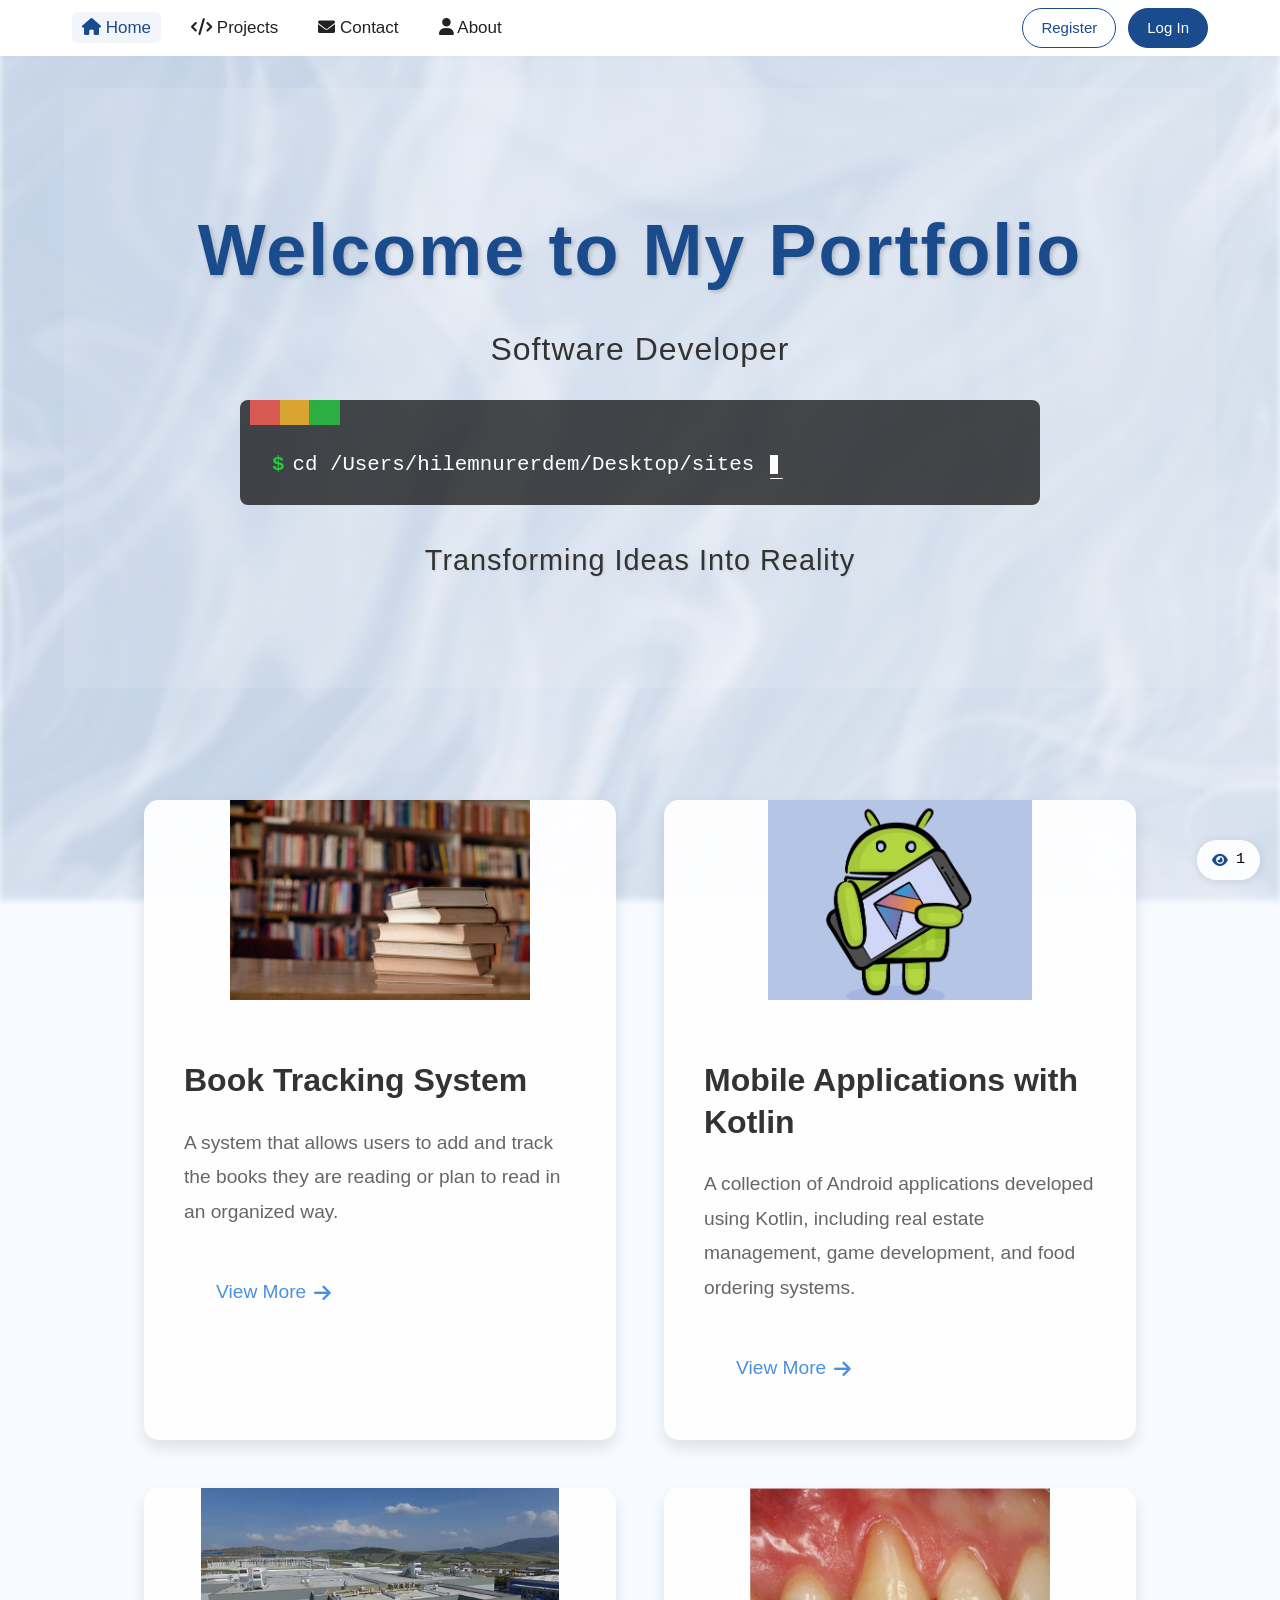
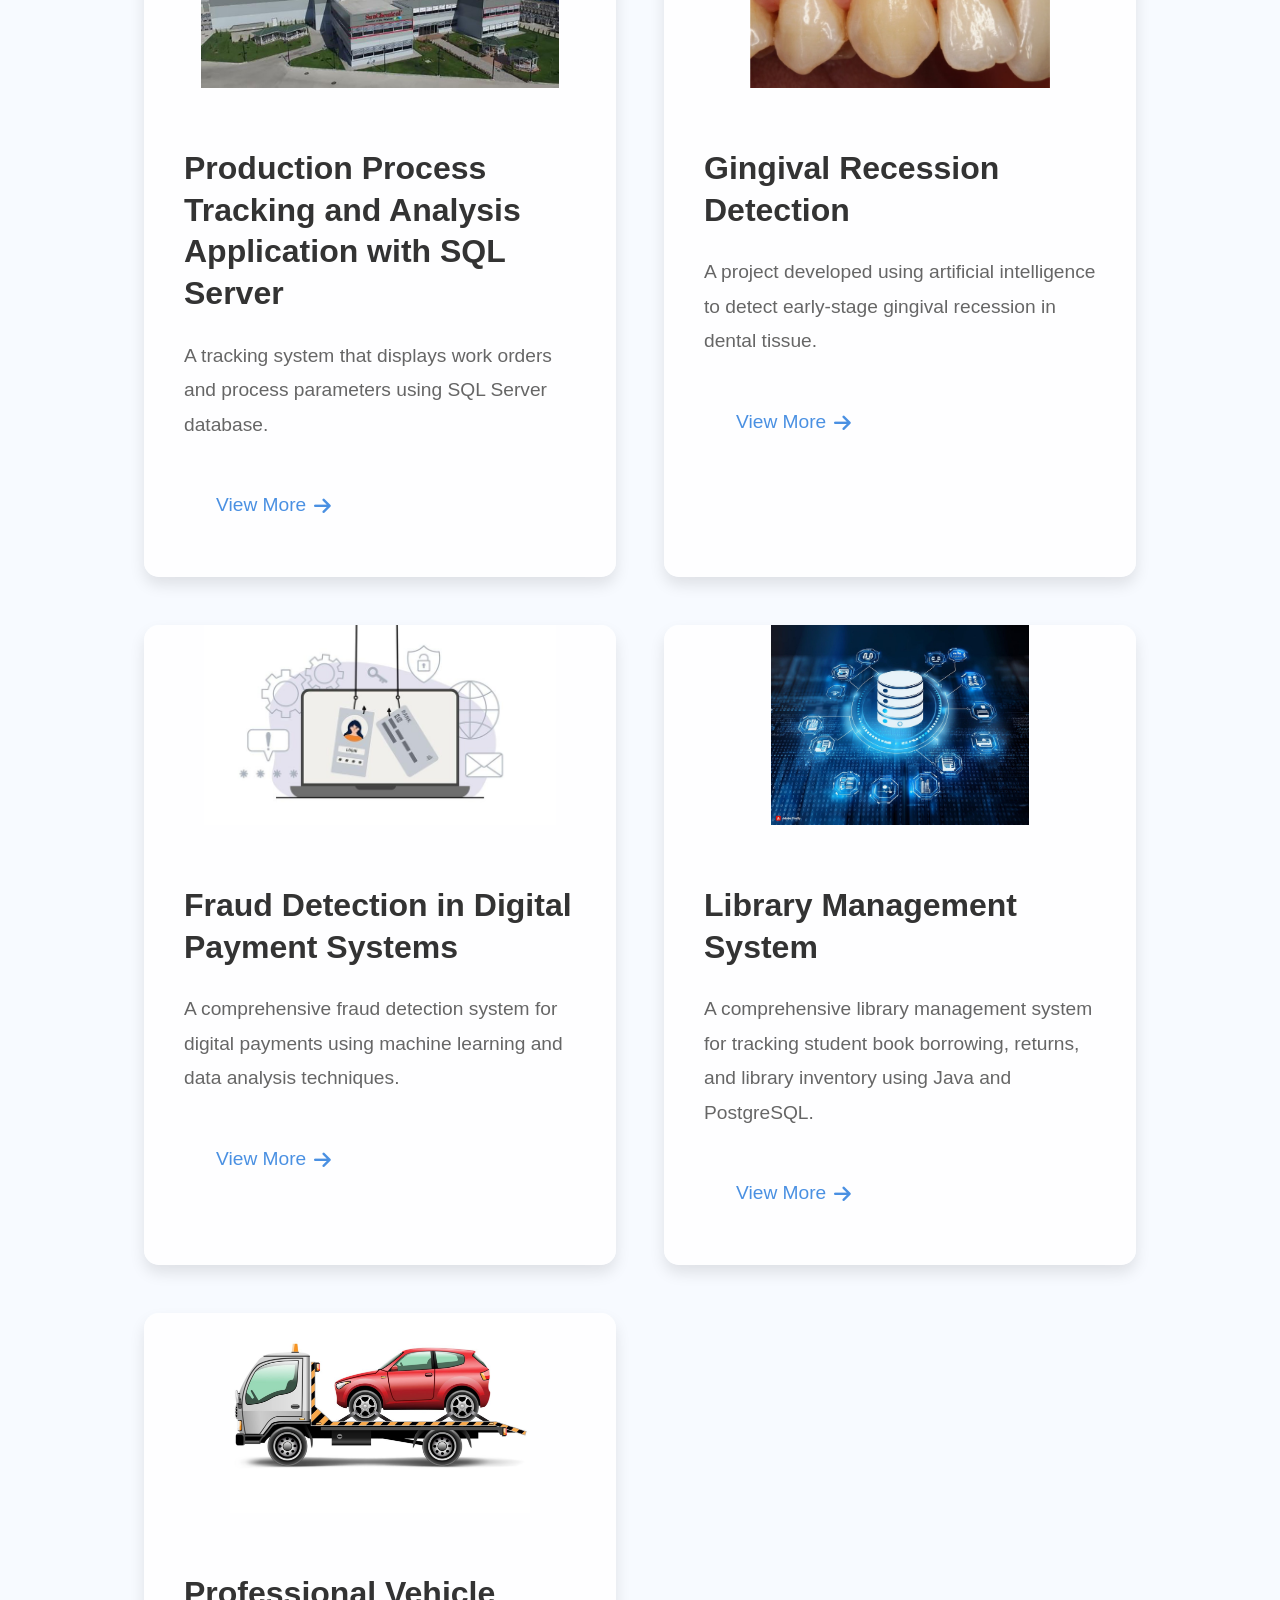
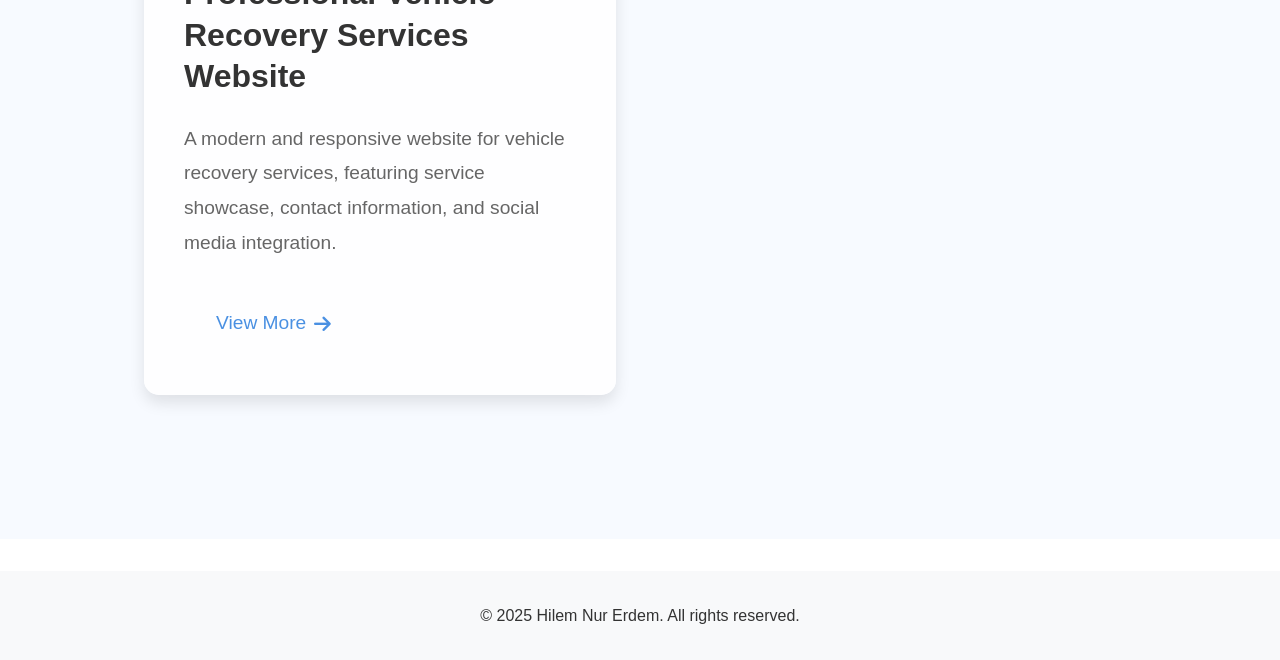
==== index.html @ bfd7cf3c "Update index.html" ====
<!DOCTYPE html>
<html lang="en">
<head>
    <meta charset="UTF-8">
    <meta name="viewport" content="width=device-width, initial-scale=1.0, maximum-scale=1.0, user-scalable=no">
    <meta name="theme-color" content="#1a4b8c">
    <meta name="mobile-web-app-capable" content="yes">
    <meta name="apple-mobile-web-app-capable" content="yes">
    <meta name="apple-mobile-web-app-status-bar-style" content="black-translucent">
    
    <!-- Meta Tags -->
    <meta property="og:title" content="Hilem Nur Erdem - Software Developer">
    <meta property="og:description" content="Software Developer | Mobile Applications | Web Development | Database Management">
    <meta property="og:image" content="https://hilemnurerdem.com/images/profile.jpg">
    <meta property="og:url" content="https://hilemnurerdem.com">
    <meta property="og:type" content="website">
    <meta property="og:site_name" content="Hilem Nur Erdem">
    
    <link rel="canonical" href="https://hilemnurerdem.com">
    <meta name="author" content="Hilem Nur Erdem">
    <meta name="description" content="Hilem Nur Erdem - Software Developer specializing in mobile applications, web development, and database management. View my portfolio and projects.">
    
    <title>Hilem Nur Erdem - Software Developer</title>
    <link rel="stylesheet" href="css/style.css">
    <link rel="stylesheet" href="https://cdnjs.cloudflare.com/ajax/libs/font-awesome/6.0.0/css/all.min.css">
    <style>
        .visitor-counter {
            position: fixed;
            bottom: 20px;
            right: 20px;
            background: rgba(255, 255, 255, 0.9);
            padding: 8px 15px;
            border-radius: 20px;
            box-shadow: 0 2px 10px rgba(0, 0, 0, 0.1);
            font-size: 14px;
            display: flex;
            align-items: center;
            gap: 8px;
            z-index: 1000;
            backdrop-filter: blur(5px);
            text-decoration: none;
            color: #000;
        }
        .visitor-counter i {
            color: #1a4b8c;
        }
        .visitor-counter span {
            font-family: monospace;
            font-size: 15px;
        }
    </style>
</head>
<body>
    <div class="visitor-counter">
        <i class="fas fa-eye"></i>
        <span id="visits">...</span>
    </div>
    <script>
        const namespace = 'hilemnurerdem-portfolio-v2';
        const key = 'visits';
        
        // Function to get visits
        async function getVisits() {
            try {
                const response = await fetch(`https://api.countapi.xyz/hit/${namespace}/${key}`);
                const data = await response.json();
                document.getElementById('visits').textContent = data.value;
            } catch (error) {
                console.error('Error fetching visit count:', error);
                document.getElementById('visits').textContent = '1';
            }
        }

        // Initial load
        getVisits();
    </script>
    <nav class="navbar">
        <div class="nav-container">
            <ul class="nav-links nav-left">
                <li><a href="index.html" class="active"><i class="fas fa-home"></i> Home</a></li>
                <li><a href="projects.html"><i class="fas fa-code"></i> Projects</a></li>
                <li><a href="contact.html"><i class="fas fa-envelope"></i> Contact</a></li>
                <li><a href="about.html"><i class="fas fa-user"></i> About</a></li>
            </ul>
            <div class="nav-actions" id="navActions">
                <a href="register.html" class="btn btn-register">Register</a>
                <a href="login.html" class="btn btn-login">Log In</a>
            </div>
        </div>
    </nav>

    <main class="main-content">
        <section class="banner">
            <div class="banner-content">
                <h1>Welcome to My Portfolio</h1>
                <p>Software Developer</p>
                <div class="code-text">
                    <span class="code-line">
                        <span class="code-prompt">$</span>
                        <span class="code-command">cd /Users/hilemnurerdem/Desktop/sites</span>
                        <span class="code-cursor">_</span>
                    </span>
                </div>
                <div class="typing-text">
                    <span>T</span><span>r</span><span>a</span><span>n</span><span>s</span><span>f</span><span>o</span><span>r</span><span>m</span><span>i</span><span>n</span><span>g</span><span>&nbsp;</span><span>I</span><span>d</span><span>e</span><span>a</span><span>s</span><span>&nbsp;</span><span>I</span><span>n</span><span>t</span><span>o</span><span>&nbsp;</span><span>R</span><span>e</span><span>a</span><span>l</span><span>i</span><span>t</span><span>y</span>
                </div>
            </div>
        </section>

        <section class="projects-grid">
            <div class="projects-container">
                <div class="project-card">
                    <img src="images/kitap.jpg" alt="Book Tracking System">
                    <div class="project-info">
                        <h2>Book Tracking System</h2>
                        <p>A system that allows users to add and track the books they are reading or plan to read in an organized way.</p>
                        <a href="book-tracking.html" class="view-more">
                            View More <i class="fas fa-arrow-right"></i>
                        </a>
                    </div>
                </div>

                <div class="project-card">
                    <img src="images/kotlin.jpg" alt="Mobile Applications with Kotlin">
                    <div class="project-info">
                        <h2>Mobile Applications with Kotlin</h2>
                        <p>A collection of Android applications developed using Kotlin, including real estate management, game development, and food ordering systems.</p>
                        <a href="kotlin-projects.html" class="view-more">
                            View More <i class="fas fa-arrow-right"></i>
                        </a>
                    </div>
                </div>

                <div class="project-card">
                    <img src="images/sum.jpg" alt="Sum Chemical Project">
                    <div class="project-info">
                        <h2>Production Process Tracking and Analysis Application with SQL Server</h2>
                        <p>A tracking system that displays work orders and process parameters using SQL Server database.</p>
                        <a href="sum-chemical.html" class="view-more">
                            View More <i class="fas fa-arrow-right"></i>
                        </a>
                    </div>
                </div>

                <div class="project-card">
                    <img src="images/dis.jpg" alt="Gingival Recession Detection">
                    <div class="project-info">
                        <h2>Gingival Recession Detection</h2>
                        <p>A project developed using artificial intelligence to detect early-stage gingival recession in dental tissue.</p>
                        <a href="gingival-recession.html" class="view-more">
                            View More <i class="fas fa-arrow-right"></i>
                        </a>
                    </div>
                </div>

                <div class="project-card">
                    <img src="images/kart.jpg" alt="Fraud Detection Project">
                    <div class="project-info">
                        <h2>Fraud Detection in Digital Payment Systems</h2>
                        <p>A comprehensive fraud detection system for digital payments using machine learning and data analysis techniques.</p>
                        <a href="fraud-detection.html" class="view-more">
                            View More <i class="fas fa-arrow-right"></i>
                        </a>
                    </div>
                </div>

                <div class="project-card">
                    <img src="images/data.jpg" alt="Library Management System">
                    <div class="project-info">
                        <h2>Library Management System</h2>
                        <p>A comprehensive library management system for tracking student book borrowing, returns, and library inventory using Java and PostgreSQL.</p>
                        <a href="database-management.html" class="view-more">
                            View More <i class="fas fa-arrow-right"></i>
                        </a>
                    </div>
                </div>

                <div class="project-card">
                    <img src="images/oto.jpg" alt="Professional Vehicle Recovery Services Website">
                    <div class="project-info">
                        <h2>Professional Vehicle Recovery Services Website</h2>
                        <p>A modern and responsive website for vehicle recovery services, featuring service showcase, contact information, and social media integration.</p>
                        <a href="vehicle-recovery.html" class="view-more">
                            View More <i class="fas fa-arrow-right"></i>
                        </a>
                    </div>
                </div>
            </div>
        </section>
    </main>

    <footer>
        <p>&copy; 2025 Hilem Nur Erdem. All rights reserved.</p>
    </footer>
    <script>
window.addEventListener('DOMContentLoaded', function() {
    var navActions = document.getElementById('navActions');
    var loggedIn = localStorage.getItem('loggedIn');
    var name = localStorage.getItem('loggedInName');
    if (loggedIn === 'true' && name) {
        navActions.innerHTML = '<span style="font-size:16px;font-weight:500;color:#1a4b8c;">Hoş Geldin! ' + name + '</span>';
    }
});
</script>
</body>
</html>
---- css/style.css ----
* {
    margin: 0;
    padding: 0;
    box-sizing: border-box;
    -webkit-overflow-scrolling: touch;
}

body {
    font-family: 'Arial', sans-serif;
    line-height: 1.6;
    color: #333;
    position: relative;
    min-height: 100vh;
    overflow-x: hidden;
}

body::before {
    content: '';
    position: fixed;
    top: 0;
    left: 0;
    width: 100%;
    height: 100%;
    background-image: url('../images/mavi.jpg');
    background-size: cover;
    background-position: center;
    background-repeat: no-repeat;
    filter: blur(3px) brightness(0.95);
    opacity: 0.95;
    z-index: -1;
}

.navbar {
    width: 100%;
    background: #fff;
    box-shadow: 0 2px 8px rgba(0,0,0,0.03);
    padding: 0.5rem 0;
    font-family: inherit;
}
.nav-container {
    display: flex;
    justify-content: space-between;
    align-items: center;
    max-width: 1200px;
    margin: 0 auto;
    padding: 0 32px;
}
.nav-links.nav-left {
    display: flex;
    gap: 20px;
    margin: 0;
    padding: 0;
    list-style: none;
    flex: 1 1 auto;
    justify-content: flex-start;
    align-items: center;
}
.nav-links.nav-left li a {
    color: #222;
    font-size: 17px;
    font-family: inherit;
    font-weight: 500;
    text-decoration: none;
    transition: color 0.2s;
    padding: 6px 10px;
    border-radius: 6px;
}
.nav-links.nav-left li a.active, .nav-links.nav-left li a:hover {
    color: #1a4b8c;
    background: #f2f6fa;
}
.nav-actions {
    display: flex;
    gap: 12px;
    flex: 0 0 auto;
    justify-content: flex-end;
    align-items: center;
}
.btn {
    padding: 7px 18px;
    border-radius: 20px;
    font-size: 15px;
    font-family: inherit;
    font-weight: 500;
    text-decoration: none;
    transition: background 0.2s, color 0.2s;
    border: none;
    cursor: pointer;
    outline: none;
    display: inline-block;
    box-shadow: none;
}
.btn-register {
    background: #fff;
    color: #1a4b8c;
    border: 1.5px solid #1a4b8c;
}
.btn-register:hover {
    background: #1a4b8c;
    color: #fff;
}
.btn-login {
    background: #1a4b8c;
    color: #fff;
    border: 1.5px solid #1a4b8c;
}
.btn-login:hover {
    background: #163a6b;
    color: #fff;
}

.nav-links {
    display: flex;
    justify-content: center;
    list-style: none;
    gap: 2rem;
    font-size: 0.9rem;
}

.nav-links a {
    text-decoration: none;
    color: #333;
    font-weight: 500;
    transition: color 0.3s ease;
}

.nav-links a:hover,
.nav-links a.active {
    color: #2c5f2d;
}

/* Banner Styles */
.banner {
    position: relative;
    height: 400px;
    display: flex;
    align-items: center;
    justify-content: center;
    overflow: hidden;
    background: rgba(255, 255, 255, 0.1);
    backdrop-filter: blur(5px);
}

.banner-content {
    position: relative;
    z-index: 2;
    text-align: center;
    color: #fff;
    padding: 2rem;
    max-width: 800px;
    margin: 0 auto;
}

.banner-content h1 {
    font-size: 3.5rem;
    margin-bottom: 1rem;
    text-shadow: 2px 2px 4px rgba(0,0,0,0.2);
    font-weight: 700;
    letter-spacing: 2px;
    color: #1a4b8c;
}

.banner-content p {
    font-size: 1.5rem;
    margin: 1rem auto;
    font-weight: 500;
    letter-spacing: 1px;
    color: #333;
}

.typing-text {
    font-size: 1.4rem;
    margin-top: 1.5rem;
    color: #333;
    text-shadow: 1px 1px 2px rgba(0,0,0,0.1);
    font-weight: 400;
    letter-spacing: 1px;
}

.code-text {
    font-family: 'Courier New', monospace;
    background: rgba(0, 0, 0, 0.7);
    padding: 1rem 1.5rem;
    border-radius: 8px;
    margin: 1.5rem auto;
    max-width: 600px;
    text-align: left;
    position: relative;
    overflow: hidden;
}

.code-text::before {
    content: '';
    position: absolute;
    top: 0;
    left: 0;
    right: 0;
    height: 25px;
    background: linear-gradient(to right, #ff5f56 0%, #ff5f56 33%, #ffbd2e 33%, #ffbd2e 66%, #27c93f 66%, #27c93f 100%);
    background-size: 90px 100%;
    background-repeat: no-repeat;
    background-position: 10px center;
    border-top-left-radius: 8px;
    border-top-right-radius: 8px;
    opacity: 0.8;
}

.code-line {
    display: flex;
    align-items: center;
    gap: 0.5rem;
    color: #fff;
    font-size: 1.1rem;
    padding-top: 1.5rem;
}

.code-prompt {
    color: #27c93f;
    font-weight: bold;
}

.code-command {
    color: #fff;
}

.code-cursor {
    display: inline-block;
    width: 8px;
    height: 1.2rem;
    background-color: #fff;
    animation: blink 1s step-end infinite;
    margin-left: 0.5rem;
}

@keyframes blink {
    0%, 100% { opacity: 1; }
    50% { opacity: 0; }
}

/* Animations */
@keyframes fadeInUp {
    from {
        opacity: 0;
        transform: translateY(20px);
    }
    to {
        opacity: 1;
        transform: translateY(0);
    }
}

@keyframes slideInLeft {
    from {
        opacity: 0;
        transform: translateX(-50px);
    }
    to {
        opacity: 1;
        transform: translateX(0);
    }
}

/* Floating animation for banner elements */
.banner-content h1,
.banner-content p {
    animation: none;
}

@keyframes float {
    0%, 100% {
        transform: translateY(0);
    }
}

.floating-shape {
    display: none;
}

/* Responsive adjustments */
@media (max-width: 768px) {
    .navbar {
        padding: 0;
        position: fixed;
        width: 100%;
        top: 0;
        z-index: 1000;
    }

    .nav-container {
        padding: 0.5rem;
    }

    .nav-links {
        flex-direction: row;
        justify-content: space-around;
        padding: 0.5rem;
        gap: 0;
        background-color: rgba(255, 255, 255, 0.95);
        backdrop-filter: blur(10px);
    }

    .nav-links a {
        font-size: 0.8rem;
        padding: 0.5rem;
    }

    /* Ana Sayfa Banner Düzenlemeleri */
    .banner {
        height: auto;
        min-height: 80vh;
        padding: 4rem 1rem 2rem;
    }

    .banner-content {
        padding: 1rem;
    }

    .banner-content h1 {
        font-size: 2rem;
        margin-bottom: 0.5rem;
    }

    .banner-content p {
        font-size: 1.2rem;
        margin-bottom: 1rem;
    }

    .typing-text {
        font-size: 1rem;
        margin-top: 1rem;
        padding: 0 1rem;
        line-height: 1.4;
    }

    .code-text {
        width: 100%;
        max-width: 100%;
        margin: 1rem 0;
        font-size: 0.8rem;
        padding: 1.5rem 1rem;
    }

    .code-line {
        font-size: 0.8rem;
    }

    .main-content {
        padding: 1rem;
        padding-top: 3.5rem;
    }

    footer {
        margin-top: 2rem;
        padding: 1rem;
        background: rgba(255, 255, 255, 0.95);
    }
}

/* Tablet Uyumluluğu */
@media (min-width: 769px) and (max-width: 1024px) {
    .projects-container {
        grid-template-columns: repeat(2, 1fr);
        gap: 1.5rem;
        padding: 1.5rem;
    }

    .project-card {
        margin: 0;
    }

    .project-detail {
        padding: 0 1.5rem;
        margin-top: 4rem;
    }

    .image-grid {
        grid-template-columns: repeat(2, 1fr);
    }
}

/* Contact Home Section Styles */
.contact-home-section {
    padding: 4rem 0;
    background-color: #f8f5f0;
    margin-top: 2rem;
    border-radius: 15px;
}

.contact-container {
    max-width: 1200px;
    margin: 0 auto;
    display: flex;
    gap: 3rem;
    padding: 0 2rem;
}

.contact-info-home {
    flex: 1;
    padding: 2rem;
    background: #fff;
    border-radius: 12px;
    box-shadow: 0 4px 15px rgba(0,0,0,0.1);
}

.contact-info-home h2 {
    color: #2c5f2d;
    font-size: 2rem;
    margin-bottom: 2rem;
}

.contact-details {
    display: flex;
    flex-direction: column;
    gap: 1.5rem;
}

.contact-item-home {
    display: flex;
    align-items: center;
    gap: 1rem;
    padding: 1rem;
    background-color: #f8f5f0;
    border-radius: 8px;
    transition: transform 0.3s ease;
}

.contact-item-home:hover {
    transform: translateX(10px);
}

.contact-item-home i {
    font-size: 1.5rem;
    color: #2c5f2d;
}

.contact-item-home p {
    font-size: 1.1rem;
    color: #333;
}

.contact-form {
    flex: 1.5;
    padding: 2rem;
    background: #fff;
    border-radius: 12px;
    box-shadow: 0 4px 15px rgba(0,0,0,0.1);
}

.form-group {
    margin-bottom: 1.5rem;
}

.form-group input,
.form-group textarea {
    width: 100%;
    padding: 0.8rem;
    border: 1px solid #ddd;
    border-radius: 8px;
    font-size: 1rem;
    transition: all 0.3s ease;
}

.form-group textarea {
    height: 150px;
    resize: vertical;
}

.form-group input:focus,
.form-group textarea:focus {
    border-color: #2c5f2d;
    outline: none;
    box-shadow: 0 0 0 2px rgba(44, 95, 45, 0.1);
}

.submit-btn {
    background-color: #2c5f2d;
    color: #fff;
    padding: 1rem 2rem;
    border: none;
    border-radius: 8px;
    font-size: 1.1rem;
    cursor: pointer;
    transition: all 0.3s ease;
}

.submit-btn:hover {
    background-color: #234b24;
    transform: translateY(-2px);
}

@media (max-width: 768px) {
    .banner {
        height: 300px;
    }

    .banner-content h1 {
        font-size: 2.8rem;
        letter-spacing: 1px;
    }

    .contact-container {
        flex-direction: column;
    }

    .contact-info-home,
    .contact-form {
        padding: 1.5rem;
    }

    .contact-item-home:hover {
        transform: none;
    }
}

.main-content {
    padding: 2rem;
    background: rgba(240, 245, 255, 0.5);
    min-height: calc(100vh - 60px);
}

.hero-section {
    text-align: center;
    padding: 2rem 0;
}

.hero-section h1 {
    font-size: 3rem;
    margin-bottom: 2rem;
    color: #333;
}

.blog-image {
    max-width: 800px;
    margin: 0 auto;
}

.blog-image img {
    width: 100%;
    height: auto;
    border-radius: 8px;
    box-shadow: 0 4px 8px rgba(0,0,0,0.1);
}

/* Projects Page Styles */
.projects-section {
    padding: 2rem 0;
}

.projects-grid {
    padding: 4rem 2rem;
    max-width: 1200px;
    margin: 0 auto;
}

.projects-container {
    display: grid;
    grid-template-columns: repeat(auto-fit, minmax(280px, 1fr));
    gap: 2rem;
    padding: 2rem;
    max-width: 1200px;
    margin: 0 auto;
}

.project-card {
    background: rgba(255, 255, 255, 0.9);
    border-radius: 10px;
    overflow: hidden;
    box-shadow: 0 4px 6px rgba(0, 0, 0, 0.1);
    transition: transform 0.3s ease;
}

.project-card:hover {
    transform: translateY(-5px);
}

.project-card img {
    max-width: 80%;
    max-height: 200px;
    display: block;
    margin: 0 auto 20px auto;
    object-fit: contain;
}

.project-info {
    padding: 2rem;
}

.project-info h2 {
    color: #333;
    font-size: 1.8rem;
    margin-bottom: 1rem;
    line-height: 1.3;
}

.project-info p {
    color: #666;
    font-size: 1.1rem;
    line-height: 1.6;
    margin-bottom: 1.5rem;
}

.view-more {
    display: inline-flex;
    align-items: center;
    color: #4a90e2;
    text-decoration: none;
    font-weight: 500;
    transition: color 0.3s ease;
}

.view-more i {
    margin-left: 0.5rem;
    transition: transform 0.3s ease;
}

.view-more:hover {
    color: #357abd;
}

.view-more:hover i {
    transform: translateX(5px);
}

/* Projects Page Styles */
.project-header {
    text-align: center;
    margin-bottom: 2rem;
    max-width: 800px;
    margin-left: auto;
    margin-right: auto;
}

.project-header h1 {
    color: #4a90e2;
    margin-bottom: 1rem;
}

.project-meta {
    display: flex;
    justify-content: center;
    gap: 1.5rem;
    flex-wrap: wrap;
}

.project-meta span {
    display: flex;
    align-items: center;
    gap: 0.5rem;
}

.project-banner {
    margin: 2rem 0;
    border-radius: 10px;
    overflow: hidden;
    max-width: 800px;
    margin: 2rem auto;
}

.banner-image {
    width: 100%;
    max-width: 800px;
    height: auto;
    margin: 2rem auto;
    display: block;
}

.banner-image img {
    width: 100%;
    height: auto;
    max-height: 400px;
    object-fit: contain;
    background-color: #f5f5f5;
    padding: 1rem;
    border-radius: 8px;
}

.projects-list {
    margin: 2rem 0;
}

.project-item {
    margin-bottom: 3rem;
    padding-bottom: 2rem;
    border-bottom: 1px solid #eee;
}

.project-item:last-child {
    margin-bottom: 0;
    padding-bottom: 0;
    border-bottom: none;
}

.project-item h3 {
    color: #333;
    margin-bottom: 1.5rem;
}

.project-content {
    max-width: 1000px;
    margin: 0 auto;
    overflow-x: hidden;
}

.project-image {
    width: 100%;
    max-width: 400px;
    margin: 0 auto;
    border-radius: 8px;
    overflow: hidden;
    box-shadow: 0 2px 4px rgba(0, 0, 0, 0.1);
}

.project-image img {
    width: 100%;
    height: auto;
    max-height: 300px;
    display: block;
    object-fit: contain;
    background-color: #f5f5f5;
    border-radius: 8px;
    padding: 1rem;
}

.project-image:hover img {
    transform: scale(1.05);
}

.project-details {
    padding: 1rem;
}

.project-details ul {
    list-style: none;
    padding: 0;
    margin: 1rem 0;
}

.project-details li {
    margin-bottom: 0.5rem;
    padding-left: 1.5rem;
    position: relative;
}

.project-details li::before {
    content: '→';
    position: absolute;
    left: 0;
    color: #4a90e2;
}

.github-link {
    display: inline-flex;
    align-items: center;
    gap: 0.5rem;
    padding: 0.8rem 1.2rem;
    background: #333;
    color: white;
    text-decoration: none;
    border-radius: 6px;
    transition: all 0.3s ease;
    margin-top: 1rem;
}

.github-link:hover {
    background: #000;
    transform: translateY(-2px);
}

@media (max-width: 1024px) {
    .projects-grid {
        padding: 1rem;
        gap: 1.5rem;
    }
}

@media (max-width: 768px) {
    .projects-grid {
        grid-template-columns: 1fr;
        max-width: 500px;
    }
}

/* Contact Page Styles */
.contact-section {
    text-align: center;
    padding: 2rem 0;
    background-color: rgba(255, 255, 255, 0.9);
    border-radius: 15px;
    box-shadow: 0 4px 15px rgba(0,0,0,0.1);
    backdrop-filter: blur(10px);
    position: relative;
    z-index: 2;
    max-width: 1200px;
    margin: 2rem auto;
    padding: 2rem;
}

.contact-section::before {
    display: none;
}

.contact-section h1 {
    color: #4a90e2;
    font-size: 2.5rem;
    margin-bottom: 2rem;
    font-weight: 600;
}

.contact-info {
    background-color: rgba(255, 255, 255, 0.9);
    border-radius: 12px;
    box-shadow: 0 2px 10px rgba(0,0,0,0.1);
    position: relative;
    z-index: 2;
}

.contact-item {
    margin: 1.5rem 0;
    padding: 1rem;
    background-color: rgba(255, 255, 255, 0.9);
    backdrop-filter: blur(5px);
    border-radius: 8px;
    transition: transform 0.3s ease;
}

.contact-item:hover {
    transform: translateY(-5px);
}

.contact-item i {
    font-size: 2.5rem;
    color: #4a90e2;
    margin-bottom: 1rem;
}

.contact-item p {
    font-size: 1.2rem;
    color: #333;
    font-weight: 500;
}

.social-links {
    display: flex;
    justify-content: center;
    gap: 2rem;
    margin-top: 2rem;
    flex-wrap: wrap;
}

.social-link {
    text-decoration: none;
    color: #4a90e2;
    display: flex;
    align-items: center;
    gap: 0.8rem;
    transition: all 0.3s ease;
    padding: 0.8rem 1.5rem;
    background-color: rgba(255, 255, 255, 0.9);
    backdrop-filter: blur(5px);
    border-radius: 8px;
    font-size: 1.1rem;
    font-weight: 500;
}

.social-link:hover {
    color: #ffffff;
    background-color: rgba(74, 144, 226, 0.9);
    transform: translateY(-3px);
    box-shadow: 0 4px 10px rgba(74, 144, 226, 0.2);
}

.social-link i {
    font-size: 1.8rem;
}

/* About Page Styles */
.about-section {
    padding: 3rem 0;
    background-color: rgba(255, 255, 255, 0.9);
    border-radius: 15px;
    box-shadow: 0 4px 15px rgba(0,0,0,0.1);
    backdrop-filter: blur(10px);
    max-width: 1200px;
    margin: 2rem auto;
    padding: 2rem;
}

.about-content {
    display: flex;
    gap: 3rem;
    align-items: flex-start;
    max-width: 1000px;
    margin: 0 auto;
    padding: 2rem;
}

.profile-image {
    flex: 0 0 350px;
}

.profile-image img {
    width: 100%;
    height: auto;
    border-radius: 15px;
    box-shadow: 0 4px 15px rgba(0,0,0,0.2);
    transition: transform 0.3s ease;
}

.profile-image img:hover {
    transform: scale(1.02);
}

.about-text {
    flex: 1;
}

.about-text h1 {
    color: #4a90e2;
    font-size: 2.5rem;
    margin-bottom: 1.5rem;
    font-weight: 600;
}

.bio p {
    font-size: 1.1rem;
    line-height: 1.8;
    margin-bottom: 1.5rem;
    color: #333;
}

.technical-skills {
    margin-top: 2rem;
    padding-top: 2rem;
    border-top: 2px solid rgba(74, 144, 226, 0.2);
}

.technical-skills h2 {
    color: #4a90e2;
    font-size: 1.8rem;
    margin-bottom: 1.5rem;
    font-weight: 600;
}

.technical-skills ul {
    list-style: none;
    padding: 0;
}

.technical-skills li {
    font-size: 1.1rem;
    margin-bottom: 1rem;
    padding: 0.8rem;
    background-color: #fff;
    border-radius: 8px;
    transition: all 0.3s ease;
    color: #333;
}

.technical-skills li:hover {
    transform: translateX(10px);
    background-color: #4a90e2;
    color: white;
}

.technical-skills li strong {
    color: #333;
    margin-right: 0.5rem;
}

.technical-skills li:hover strong {
    color: white;
}

.about-text .technical-skills li span {
    color: #333;
}

.technical-skills li:hover span {
    color: white;
}

@media (max-width: 768px) {
    .about-content {
        flex-direction: column;
        padding: 1rem;
        margin-top: 4rem;
    }

    .profile-image {
        width: 200px;
        height: 200px;
        margin: 0 auto 2rem;
    }

    .profile-image img {
        width: 100%;
        height: 100%;
        object-fit: cover;
    }

    .about-text {
        padding: 0;
        text-align: center;
    }

    .about-text h1 {
        font-size: 2rem;
        margin-bottom: 1.5rem;
    }

    .bio p {
        font-size: 0.9rem;
        text-align: left;
        margin-bottom: 1rem;
    }

    .technical-skills {
        margin-top: 2rem;
    }

    .technical-skills h2 {
        font-size: 1.5rem;
    }

    .technical-skills ul {
        padding: 0;
    }

    .technical-skills li {
        flex-direction: column;
        align-items: center;
        text-align: center;
        padding: 1rem;
        margin-bottom: 1rem;
    }

    .contact-section {
        padding: 2rem 1rem;
    }

    .contact-container {
        flex-direction: column;
        gap: 2rem;
    }

    .form-container {
        width: 100%;
        padding: 1rem;
    }

    .form-row {
        flex-direction: column;
    }

    .form-group {
        width: 100%;
        margin-bottom: 1rem;
    }

    footer {
        padding: 1rem;
        text-align: center;
        font-size: 0.8rem;
    }
}

/* Tablet Responsiveness */
@media (min-width: 769px) and (max-width: 1024px) {
    .about-content {
        padding: 2rem;
        margin-top: 5rem;
    }

    .profile-image {
        width: 250px;
        height: 250px;
    }

    .about-text {
        padding-left: 2rem;
    }

    .contact-container {
        gap: 2rem;
    }
}

/* Touch Device Optimization */
@media (hover: none) {
    .nav-links a:hover,
    .technical-skills li:hover,
    .contact-item:hover,
    .social-link:hover {
        transform: none;
    }
}

footer {
    text-align: center;
    padding: 2rem;
    position: relative;
    z-index: 1;
    background-color: rgba(248, 249, 250, 0.9);
    backdrop-filter: blur(5px);
    margin-top: 2rem;
}

@media (max-width: 768px) {
    .nav-links {
        gap: 1rem;
    }
    
    .hero-section h1 {
        font-size: 2rem;
    }

    .social-links {
        flex-direction: column;
        gap: 1rem;
    }

    .contact-section h1 {
        font-size: 2rem;
    }
    
    .contact-item p {
        font-size: 1.1rem;
    }
    
    .social-link {
        font-size: 1rem;
        padding: 0.6rem 1.2rem;
    }
    
    .social-links {
        flex-direction: column;
        gap: 1rem;
    }
}

/* Contact Form Section Styles */
.contact-form-section {
    max-width: 1200px;
    margin: 2rem auto;
    padding: 2rem;
    background-color: rgba(255, 255, 255, 0.9);
    border-radius: 15px;
    box-shadow: 0 4px 15px rgba(0,0,0,0.1);
    backdrop-filter: blur(10px);
    position: relative;
    z-index: 2;
}

.form-container {
    background: rgba(255, 255, 255, 0.9);
    border-radius: 12px;
    box-shadow: 0 2px 10px rgba(0,0,0,0.1);
    position: relative;
    z-index: 2;
}

.form-container h2 {
    color: #4a90e2;
    font-size: 1.8rem;
    margin-bottom: 1.5rem;
    text-align: center;
}

.form-row {
    display: flex;
    gap: 1rem;
    margin-bottom: 1rem;
}

.form-row .form-group {
    flex: 1;
}

.form-group {
    margin-bottom: 1rem;
}

.form-group input,
.form-group textarea {
    width: 100%;
    padding: 0.8rem;
    border: 1px solid #f0f0f0;
    border-radius: 8px;
    font-size: 1rem;
    transition: all 0.3s ease;
    background-color: rgba(255, 255, 255, 0.9);
}

.form-group textarea {
    height: 150px;
    resize: vertical;
}

.form-group input:focus,
.form-group textarea:focus {
    border-color: #4a90e2;
    outline: none;
    background-color: #fff;
    box-shadow: 0 0 0 2px rgba(74, 144, 226, 0.1);
}

.submit-btn {
    background-color: #4a90e2;
    color: #fff;
    padding: 0.8rem 2rem;
    border: none;
    border-radius: 8px;
    font-size: 1rem;
    cursor: pointer;
    transition: all 0.3s ease;
    display: block;
    margin: 0 auto;
    font-weight: 500;
}

.submit-btn:hover {
    background-color: #357abd;
    transform: translateY(-2px);
    box-shadow: 0 4px 8px rgba(74, 144, 226, 0.2);
}

.code-text {
    font-family: 'Courier New', monospace;
    background: rgba(0, 0, 0, 0.7);
    padding: 1rem 1.5rem;
    border-radius: 8px;
    margin: 1.5rem auto;
    max-width: 600px;
    text-align: left;
    position: relative;
    overflow: hidden;
}

.code-text::before {
    content: '';
    position: absolute;
    top: 0;
    left: 0;
    right: 0;
    height: 25px;
    background: linear-gradient(to right, #ff5f56 0%, #ff5f56 33%, #ffbd2e 33%, #ffbd2e 66%, #27c93f 66%, #27c93f 100%);
    background-size: 90px 100%;
    background-repeat: no-repeat;
    background-position: 10px center;
    border-top-left-radius: 8px;
    border-top-right-radius: 8px;
    opacity: 0.8;
}

.code-line {
    display: flex;
    align-items: center;
    gap: 0.5rem;
    color: #fff;
    font-size: 1.1rem;
    padding-top: 1.5rem;
}

.code-prompt {
    color: #27c93f;
    font-weight: bold;
}

.code-command {
    color: #fff;
}

.code-cursor {
    display: inline-block;
    width: 8px;
    height: 1.2rem;
    background-color: #fff;
    animation: blink 1s step-end infinite;
    margin-left: 0.5rem;
}

@keyframes blink {
    0%, 100% { opacity: 1; }
    50% { opacity: 0; }
}

/* Project Details Page Styles */
.project-detail {
    max-width: 1200px;
    margin: 2rem auto;
    padding: 0 2rem;
}

.project-header {
    text-align: center;
    margin-bottom: 3rem;
}

.project-header h1 {
    font-size: 2.5rem;
    color: #333;
    margin-bottom: 1rem;
}

.project-subtitle {
    font-size: 1.2rem;
    color: #666;
}

.project-content {
    background: #fff;
    padding: 2rem;
    border-radius: 10px;
    box-shadow: 0 2px 10px rgba(0, 0, 0, 0.1);
}

.project-section {
    margin-bottom: 3rem;
}

.project-section h2 {
    color: #2c3e50;
    font-size: 1.8rem;
    margin-bottom: 1.5rem;
    border-bottom: 2px solid #eee;
    padding-bottom: 0.5rem;
}

.project-section p {
    line-height: 1.6;
    color: #555;
    margin-bottom: 1rem;
}

.image-grid {
    display: grid;
    grid-template-columns: repeat(auto-fit, minmax(300px, 1fr));
    gap: 2rem;
    margin: 2rem 0;
}

.image-item {
    text-align: center;
    background: #f8f9fa;
    padding: 1rem;
    border-radius: 8px;
    box-shadow: 0 2px 4px rgba(0,0,0,0.1);
}

.image-item img {
    max-width: 100%;
    height: auto;
    border-radius: 4px;
    margin-bottom: 1rem;
}

.image-item p {
    font-size: 1rem;
    color: #2c3e50;
    margin: 0;
    font-weight: 500;
}

.tech-stack {
    display: flex;
    flex-wrap: wrap;
    gap: 1rem;
    margin-top: 1rem;
}

.tech-tag {
    background: #e9f2ff;
    color: #2c5282;
    padding: 0.5rem 1rem;
    border-radius: 20px;
    font-size: 0.9rem;
    font-weight: 500;
}

.code-block {
    background: #1e1e1e;
    border-radius: 8px;
    padding: 1.5rem;
    margin: 1.5rem 0;
    overflow-x: auto;
}

.code-block pre {
    margin: 0;
}

.code-block code {
    color: #fff;
    font-family: 'Courier New', monospace;
    font-size: 0.9rem;
    line-height: 1.5;
}

.project-section ul {
    list-style-type: none;
    padding-left: 0;
}

.project-section ul li {
    margin-bottom: 0.8rem;
    padding-left: 1.5rem;
    position: relative;
    line-height: 1.6;
    color: #555;
}

.project-section ul li::before {
    content: '•';
    color: #2c5282;
    font-weight: bold;
    position: absolute;
    left: 0;
}

@media (max-width: 768px) {
    .project-detail {
        padding: 0 1rem;
    }

    .project-header h1 {
        font-size: 2rem;
    }

    .image-grid {
        grid-template-columns: 1fr;
    }
}

.screenshot-gallery {
    display: grid;
    grid-template-columns: repeat(auto-fit, minmax(300px, 1fr));
    gap: 2rem;
    margin: 2rem 0;
}

.screenshot-item {
    background: #fff;
    border-radius: 12px;
    overflow: hidden;
    box-shadow: 0 4px 15px rgba(0,0,0,0.1);
    transition: transform 0.3s ease;
}

.screenshot-item:hover {
    transform: translateY(-5px);
}

.screenshot-item img {
    width: 100%;
    height: 220px;
    object-fit: cover;
    border-radius: 12px;
    background: #f5f5f5;
    display: block;
}

.screenshot-item p {
    padding: 1rem;
    margin: 0;
    font-size: 0.95rem;
    color: #666;
    line-height: 1.4;
}

@media (max-width: 768px) {
    .screenshot-gallery {
        grid-template-columns: 1fr;
    }
}

.project-image.main-image {
    max-width: 800px;
    margin: 0 auto;
}

.project-image.main-image img {
    width: 100%;
    height: auto;
    display: block;
}

.code-sections {
    margin: 2rem 0;
}

.code-section {
    margin-bottom: 2rem;
    background: rgba(255, 255, 255, 0.95);
    border-radius: 12px;
    overflow: hidden;
    box-shadow: 0 4px 15px rgba(0,0,0,0.1);
}

.code-section h3 {
    padding: 1rem;
    margin: 0;
    background: #4a90e2;
    color: white;
    font-size: 1.3rem;
}

.code-section p {
    padding: 1rem;
    margin: 0;
    font-size: 1rem;
    line-height: 1.6;
    color: #666;
}

.code-section pre {
    margin: 0;
    padding: 1rem;
    background: #1e1e1e;
    overflow-x: auto;
}

.code-section code {
    font-family: 'Courier New', monospace;
    color: #d4d4d4;
    font-size: 0.9rem;
    line-height: 1.5;
}

.tech-details {
    background: rgba(255, 255, 255, 0.95);
    border-radius: 12px;
    padding: 1.5rem;
    margin: 2rem 0;
    box-shadow: 0 4px 15px rgba(0,0,0,0.1);
}

.tech-details ul {
    list-style-type: none;
    padding-left: 1.5rem;
    margin: 1rem 0;
}

.tech-details li {
    margin-bottom: 0.5rem;
    position: relative;
}

.tech-details li::before {
    content: '•';
    color: #4a90e2;
    position: absolute;
    left: -1.5rem;
    font-size: 1.2rem;
}

@media (max-width: 768px) {
    .code-section pre {
        padding: 0.5rem;
    }

    .code-section code {
        font-size: 0.8rem;
    }
}

.projects-showcase {
    margin: 3rem 0;
}

.showcase-item {
    margin-bottom: 3rem;
    background: rgba(255, 255, 255, 0.95);
    border-radius: 15px;
    overflow: hidden;
    box-shadow: 0 4px 15px rgba(0,0,0,0.1);
}

.showcase-item h3 {
    padding: 1.5rem;
    margin: 0;
    background: #4a90e2;
    color: white;
    font-size: 1.5rem;
}

.showcase-content {
    display: grid;
    grid-template-columns: 1fr 1fr;
    gap: 2rem;
    padding: 1.5rem;
}

.showcase-image {
    border-radius: 12px;
    overflow: hidden;
    box-shadow: 0 4px 10px rgba(0,0,0,0.1);
}

.showcase-image img {
    width: 100%;
    height: auto;
    display: block;
    transition: transform 0.3s ease;
}

.showcase-image:hover img {
    transform: scale(1.05);
}

.showcase-details {
    padding: 1rem;
}

.showcase-details p {
    font-size: 1.1rem;
    color: #333;
    margin-bottom: 1rem;
}

.showcase-details ul {
    list-style: none;
    padding: 0;
    margin-bottom: 1.5rem;
}

.showcase-details li {
    margin-bottom: 0.8rem;
    padding-left: 1.5rem;
    position: relative;
    color: #666;
}

.showcase-details li::before {
    content: '→';
    color: #4a90e2;
    position: absolute;
    left: 0;
}

.github-link {
    display: inline-flex;
    align-items: center;
    gap: 0.5rem;
    padding: 0.8rem 1.2rem;
    background: #333;
    color: white;
    text-decoration: none;
    border-radius: 8px;
    transition: all 0.3s ease;
}

.github-link:hover {
    background: #000;
    transform: translateY(-2px);
}

.github-link i {
    font-size: 1.2rem;
}

@media (max-width: 768px) {
    .showcase-content {
        grid-template-columns: 1fr;
    }

    .showcase-item h3 {
        font-size: 1.3rem;
        padding: 1rem;
    }

    .showcase-details {
        padding: 0;
    }
}

.factors-grid {
    display: grid;
    grid-template-columns: repeat(auto-fit, minmax(300px, 1fr));
    gap: 2rem;
    margin: 2rem 0;
}

.factor-item {
    background: white;
    padding: 1.5rem;
    border-radius: 8px;
    box-shadow: 0 2px 4px rgba(0,0,0,0.1);
    transition: transform 0.3s ease;
}

.factor-item:hover {
    transform: translateY(-5px);
}

.factor-item h3 {
    color: #2c3e50;
    margin-bottom: 1rem;
    display: flex;
    align-items: center;
    gap: 0.5rem;
}

.factor-item i {
    color: #3498db;
}

.measures-list {
    display: grid;
    grid-template-columns: repeat(auto-fit, minmax(250px, 1fr));
    gap: 1.5rem;
    margin: 2rem 0;
}

.measure {
    background: white;
    padding: 1.5rem;
    border-radius: 8px;
    box-shadow: 0 2px 4px rgba(0,0,0,0.1);
}

.measure h3 {
    color: #2c3e50;
    margin-bottom: 1rem;
    font-size: 1.2rem;
}

.contact-info {
    background: white;
    padding: 2rem;
    border-radius: 8px;
    margin: 2rem 0;
    text-align: center;
}

.contact-info h2 {
    color: #2c3e50;
    margin-bottom: 1rem;
}

.contact-info p {
    margin: 0.5rem 0;
    color: #666;
}

pre code {
    background: #1e1e1e;
    color: #d4d4d4;
    padding: 1.5rem;
    border-radius: 8px;
    font-size: 0.9rem;
    overflow-x: auto;
    display: block;
}

@media (max-width: 768px) {
    .factors-grid,
    .measures-list {
        grid-template-columns: 1fr;
    }
    
    .factor-item,
    .measure {
        padding: 1rem;
    }
}

.er-diagram {
    max-width: 800px;
    margin: 2rem auto;
    text-align: center;
}

.er-diagram img {
    width: 100%;
    height: auto;
    max-height: 400px;
    object-fit: contain;
    background-color: #f5f5f5;
    padding: 1rem;
    border-radius: 8px;
}

.diagram-caption {
    margin-top: 1rem;
    font-style: italic;
    color: #666;
}

.code-example {
    max-width: 800px;
    margin: 2rem auto;
    background: #f8f9fa;
    border-radius: 8px;
    padding: 1.5rem;
}

.code-example h4 {
    margin-bottom: 1rem;
    color: #333;
}

.code-example pre {
    margin: 0;
    white-space: pre-wrap;
}

.code-example code {
    font-family: 'Consolas', 'Monaco', monospace;
    font-size: 0.9rem;
    line-height: 1.5;
}

.features-grid {
    display: grid;
    grid-template-columns: repeat(auto-fit, minmax(250px, 1fr));
    gap: 1.5rem;
    max-width: 800px;
    margin: 2rem auto;
}

.feature-item {
    background: #fff;
    padding: 1.5rem;
    border-radius: 8px;
    box-shadow: 0 2px 4px rgba(0,0,0,0.1);
}

.tech-content, .architecture-content, .results-content {
    max-width: 800px;
    margin: 0 auto;
}

img {
    max-width: 100%;
    height: auto;
}

.update-section {
    display: flex;
    flex-direction: column;
    align-items: center;
    justify-content: center;
    min-height: 80vh;
    text-align: center;
    padding: 2rem;
}

.update-section img {
    max-width: 400px;
    width: 100%;
    height: auto;
    margin-bottom: 2rem;
    border-radius: 10px;
}

.update-section h2 {
    color: #2c5f2d;
    font-size: 2.5rem;
    margin-bottom: 1rem;
}

.update-section p {
    color: #666;
    font-size: 1.2rem;
}

@media (max-width: 768px) {
    .update-section img {
        max-width: 300px;
    }

    .update-section h2 {
        font-size: 2rem;
    }

    .update-section p {
        font-size: 1rem;
    }
}

/* Banner Styles - Desktop */
@media (min-width: 1024px) {
    .banner {
        height: 600px;
    }

    .banner-content {
        max-width: 1000px;
    }

    .banner-content h1 {
        font-size: 4.5rem;
    }

    .banner-content p {
        font-size: 2rem;
    }

    .typing-text {
        font-size: 1.8rem;
        margin-top: 2rem;
    }

    .code-text {
        max-width: 800px;
        padding: 1.5rem 2rem;
    }

    .code-line {
        font-size: 1.3rem;
    }
}

/* Projects Grid - Desktop */
@media (min-width: 1024px) {
    .projects-container {
        max-width: 1400px;
        grid-template-columns: repeat(2, 1fr);
        gap: 3rem;
        padding: 3rem;
    }

    .project-card {
        background: rgba(255, 255, 255, 0.95);
        border-radius: 15px;
        box-shadow: 0 8px 15px rgba(0,0,0,0.1);
    }

    .project-card img {
        height: 350px;
        object-fit: cover;
    }

    .project-info {
        padding: 2.5rem;
    }

    .project-info h2 {
        font-size: 2rem;
        margin-bottom: 1.5rem;
    }

    .project-info p {
        font-size: 1.2rem;
        line-height: 1.8;
        margin-bottom: 2rem;
    }

    .view-more {
        font-size: 1.2rem;
        padding: 1rem 2rem;
        border-radius: 10px;
    }
}

/* Main Content - Desktop */
@media (min-width: 1024px) {
    .main-content {
        padding: 2rem 4rem;
    }
} 

   .navbar {
       width: 100%;
       background: #fff;
       box-shadow: 0 2px 8px rgba(0,0,0,0.03);
       padding: 0.5rem 0;
       font-family: inherit;
   }
   .nav-container {
       display: flex;
       justify-content: space-between;
       align-items: center;
       max-width: 1200px;
       margin: 0 auto;
       padding: 0 32px;
   }
   .nav-links.nav-left {
       display: flex;
       gap: 20px;
       margin: 0;
       padding: 0;
       list-style: none;
       flex: 1 1 auto;
       justify-content: flex-start;
       align-items: center;
   }
   .nav-links.nav-left li a {
       color: #222;
       font-size: 17px;
       font-family: inherit;
       font-weight: 500;
       text-decoration: none;
       transition: color 0.2s;
       padding: 6px 10px;
       border-radius: 6px;
   }
   .nav-links.nav-left li a.active, .nav-links.nav-left li a:hover {
       color: #1a4b8c;
       background: #f2f6fa;
   }
   .nav-actions {
       display: flex;
       gap: 12px;
       flex: 0 0 auto;
       justify-content: flex-end;
       align-items: center;
   }
   .btn {
       padding: 7px 18px;
       border-radius: 20px;
       font-size: 15px;
       font-family: inherit;
       font-weight: 500;
       text-decoration: none;
       transition: background 0.2s, color 0.2s;
       border: none;
       cursor: pointer;
       outline: none;
       display: inline-block;
       box-shadow: none;
   }
   .btn-register {
       background: #fff;
       color: #1a4b8c;
       border: 1.5px solid #1a4b8c;
   }
   .btn-register:hover {
       background: #1a4b8c;
       color: #fff;
   }
   .btn-login {
       background: #1a4b8c;
       color: #fff;
       border: 1.5px solid #1a4b8c;
   }
   .btn-login:hover {
       background: #163a6b;
       color: #fff;
   }
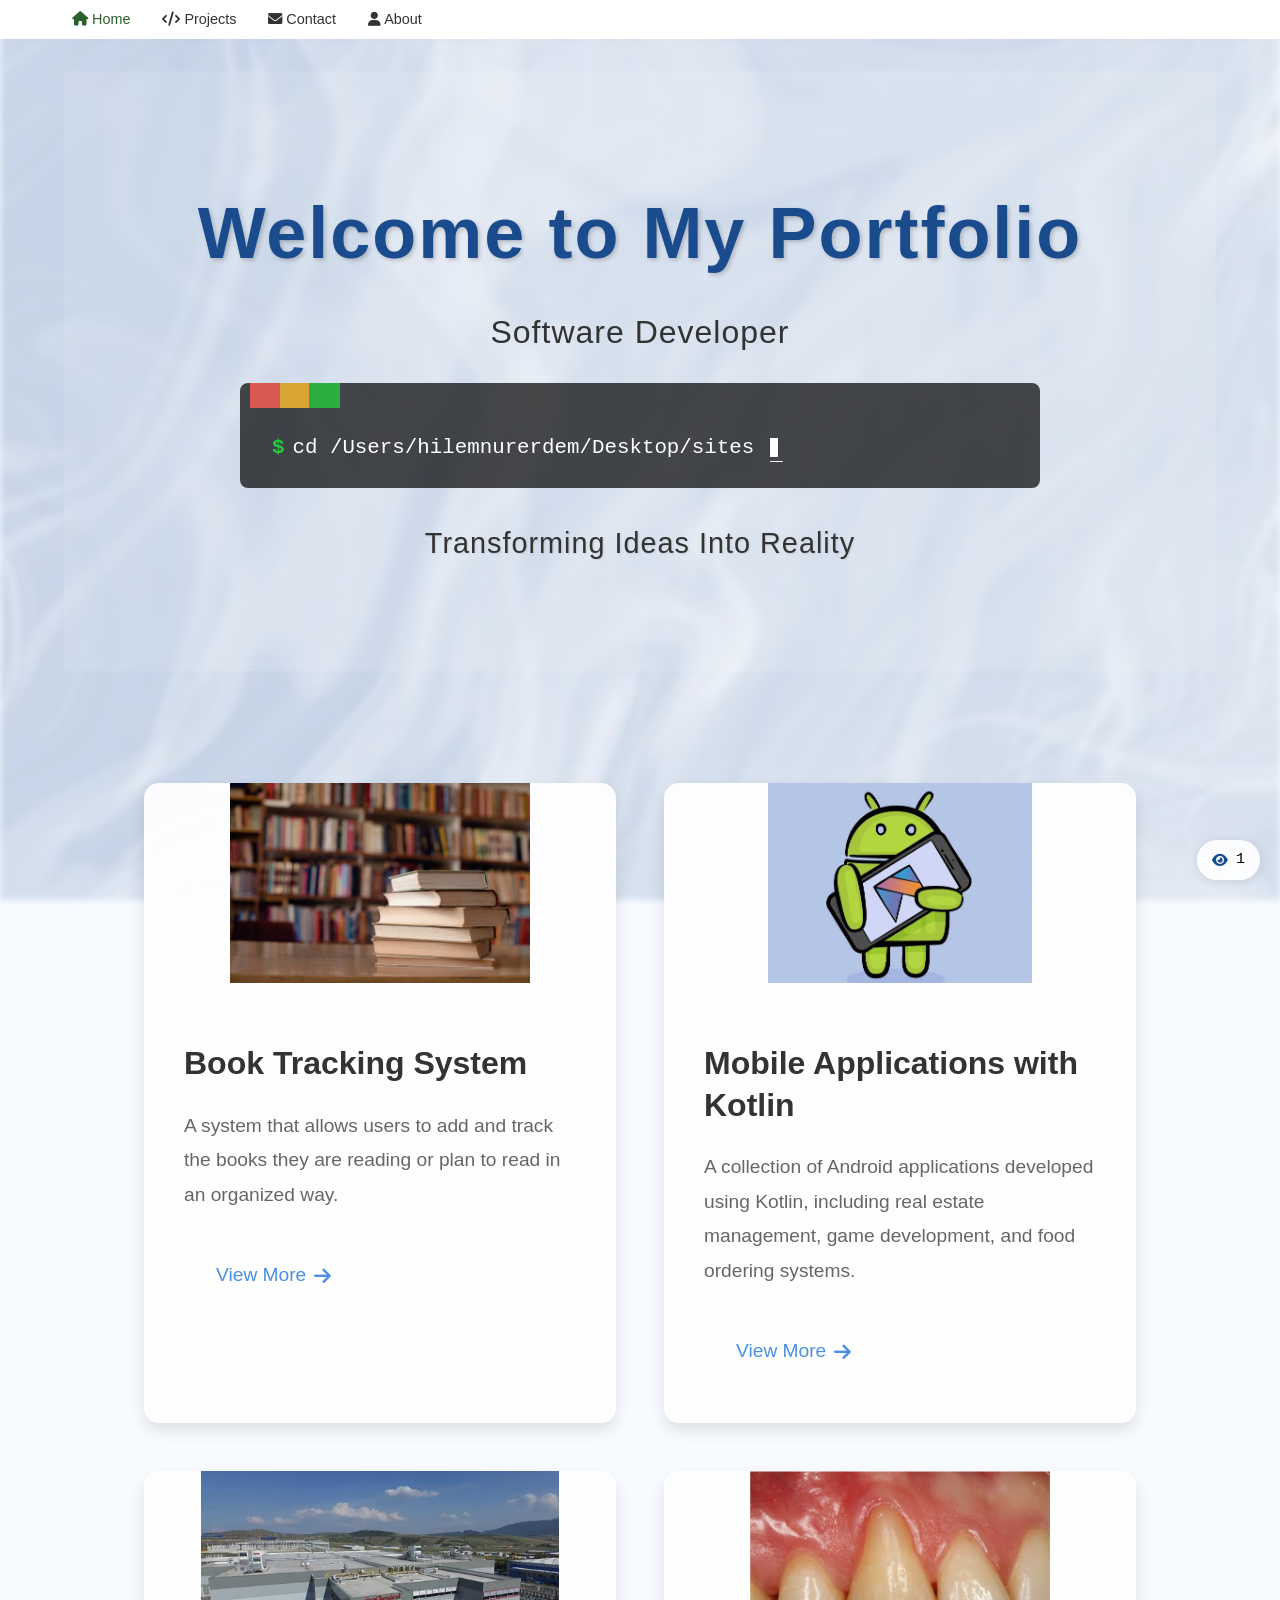
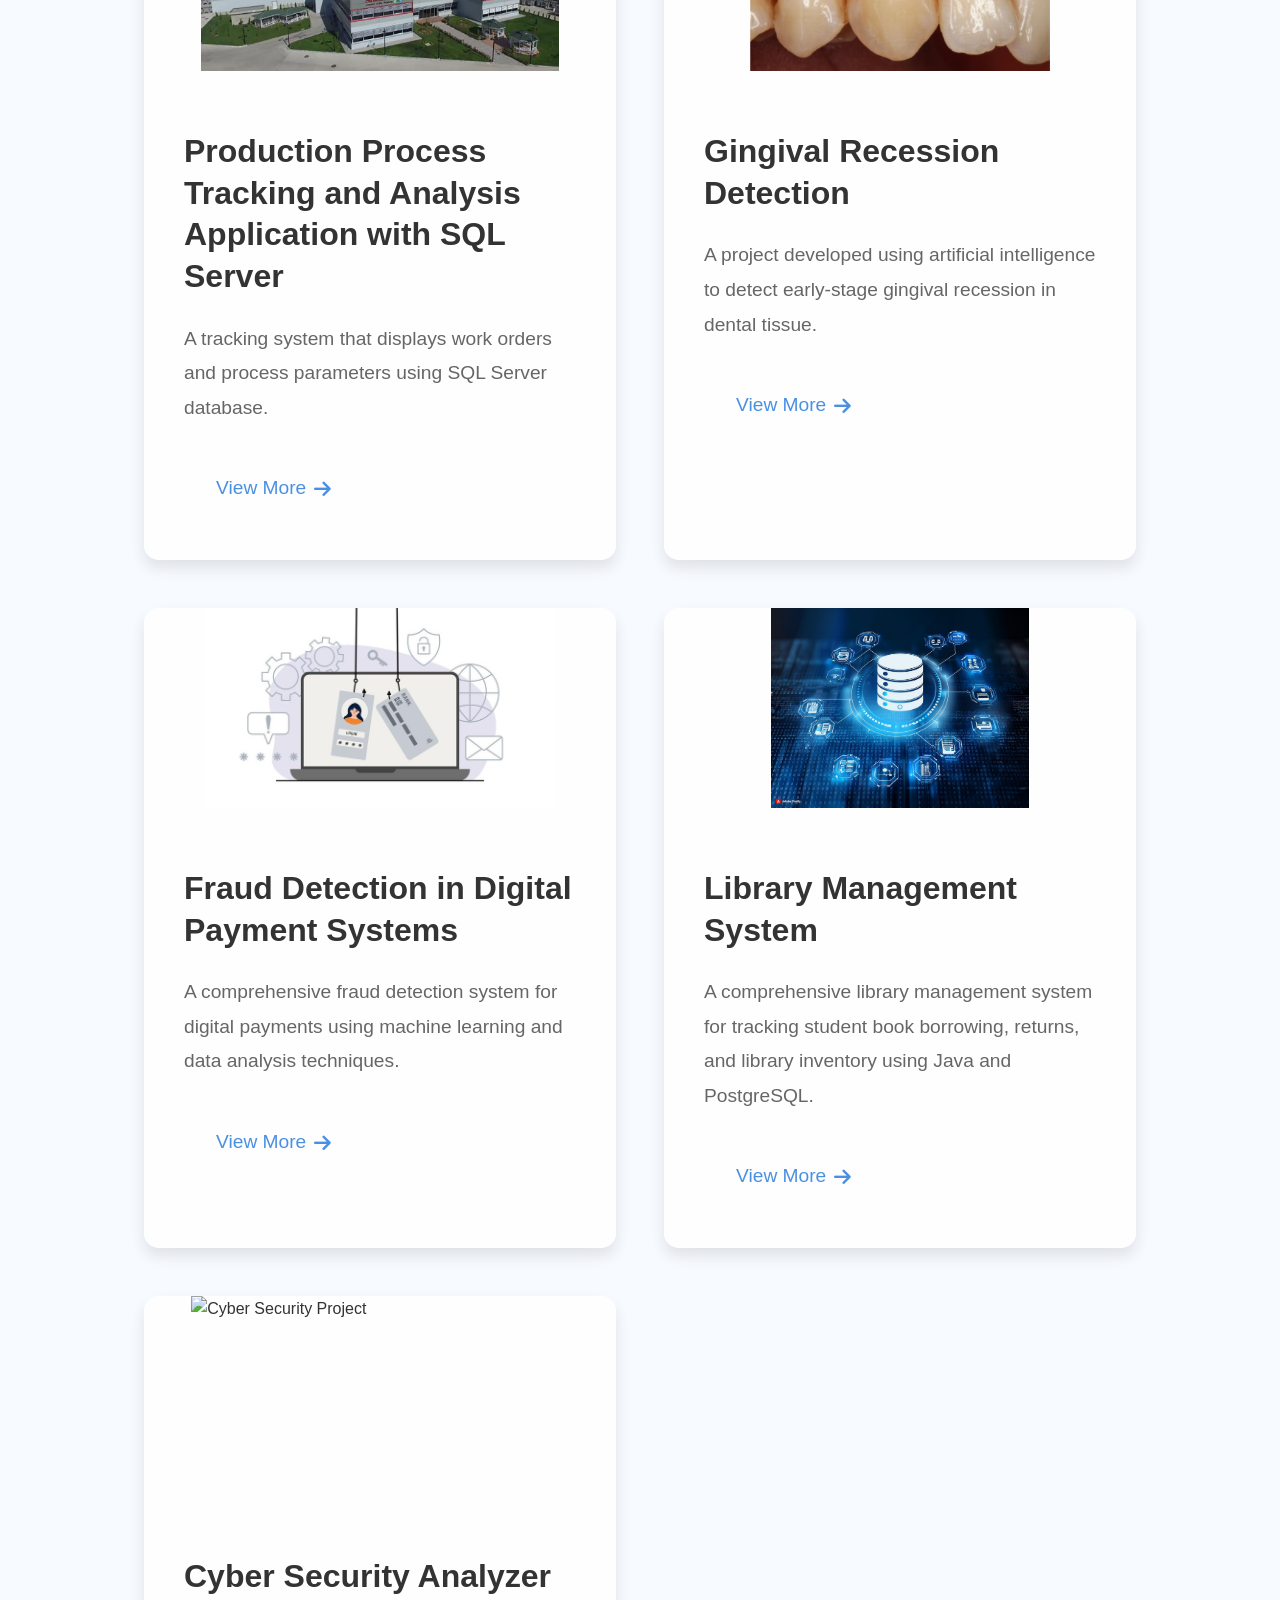
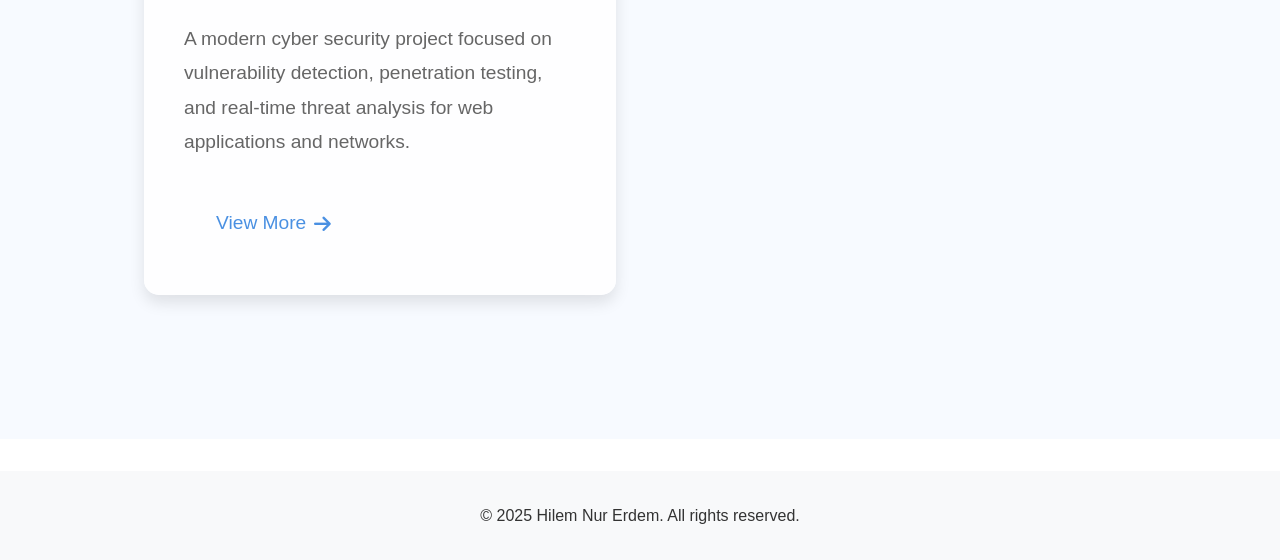
==== commit a1d46255: "Update index.html" ====
--- a/index.html
+++ b/index.html
@@ -76,16 +76,12 @@
     </script>
     <nav class="navbar">
         <div class="nav-container">
-            <ul class="nav-links nav-left">
+            <ul class="nav-links">
                 <li><a href="index.html" class="active"><i class="fas fa-home"></i> Home</a></li>
                 <li><a href="projects.html"><i class="fas fa-code"></i> Projects</a></li>
                 <li><a href="contact.html"><i class="fas fa-envelope"></i> Contact</a></li>
                 <li><a href="about.html"><i class="fas fa-user"></i> About</a></li>
             </ul>
-            <div class="nav-actions" id="navActions">
-                <a href="register.html" class="btn btn-register">Register</a>
-                <a href="login.html" class="btn btn-login">Log In</a>
-            </div>
         </div>
     </nav>
 
@@ -176,11 +172,11 @@
                 </div>
 
                 <div class="project-card">
-                    <img src="images/oto.jpg" alt="Professional Vehicle Recovery Services Website">
+                    <img src="images/cyber.jpg" alt="Cyber Security Project">
                     <div class="project-info">
-                        <h2>Professional Vehicle Recovery Services Website</h2>
-                        <p>A modern and responsive website for vehicle recovery services, featuring service showcase, contact information, and social media integration.</p>
-                        <a href="vehicle-recovery.html" class="view-more">
+                        <h2>Cyber Security Analyzer</h2>
+                        <p>A modern cyber security project focused on vulnerability detection, penetration testing, and real-time threat analysis for web applications and networks.</p>
+                        <a href="#" class="view-more">
                             View More <i class="fas fa-arrow-right"></i>
                         </a>
                     </div>
@@ -192,15 +188,5 @@
     <footer>
         <p>&copy; 2025 Hilem Nur Erdem. All rights reserved.</p>
     </footer>
-    <script>
-window.addEventListener('DOMContentLoaded', function() {
-    var navActions = document.getElementById('navActions');
-    var loggedIn = localStorage.getItem('loggedIn');
-    var name = localStorage.getItem('loggedInName');
-    if (loggedIn === 'true' && name) {
-        navActions.innerHTML = '<span style="font-size:16px;font-weight:500;color:#1a4b8c;">Hoş Geldin! ' + name + '</span>';
-    }
-});
-</script>
 </body>
 </html> 
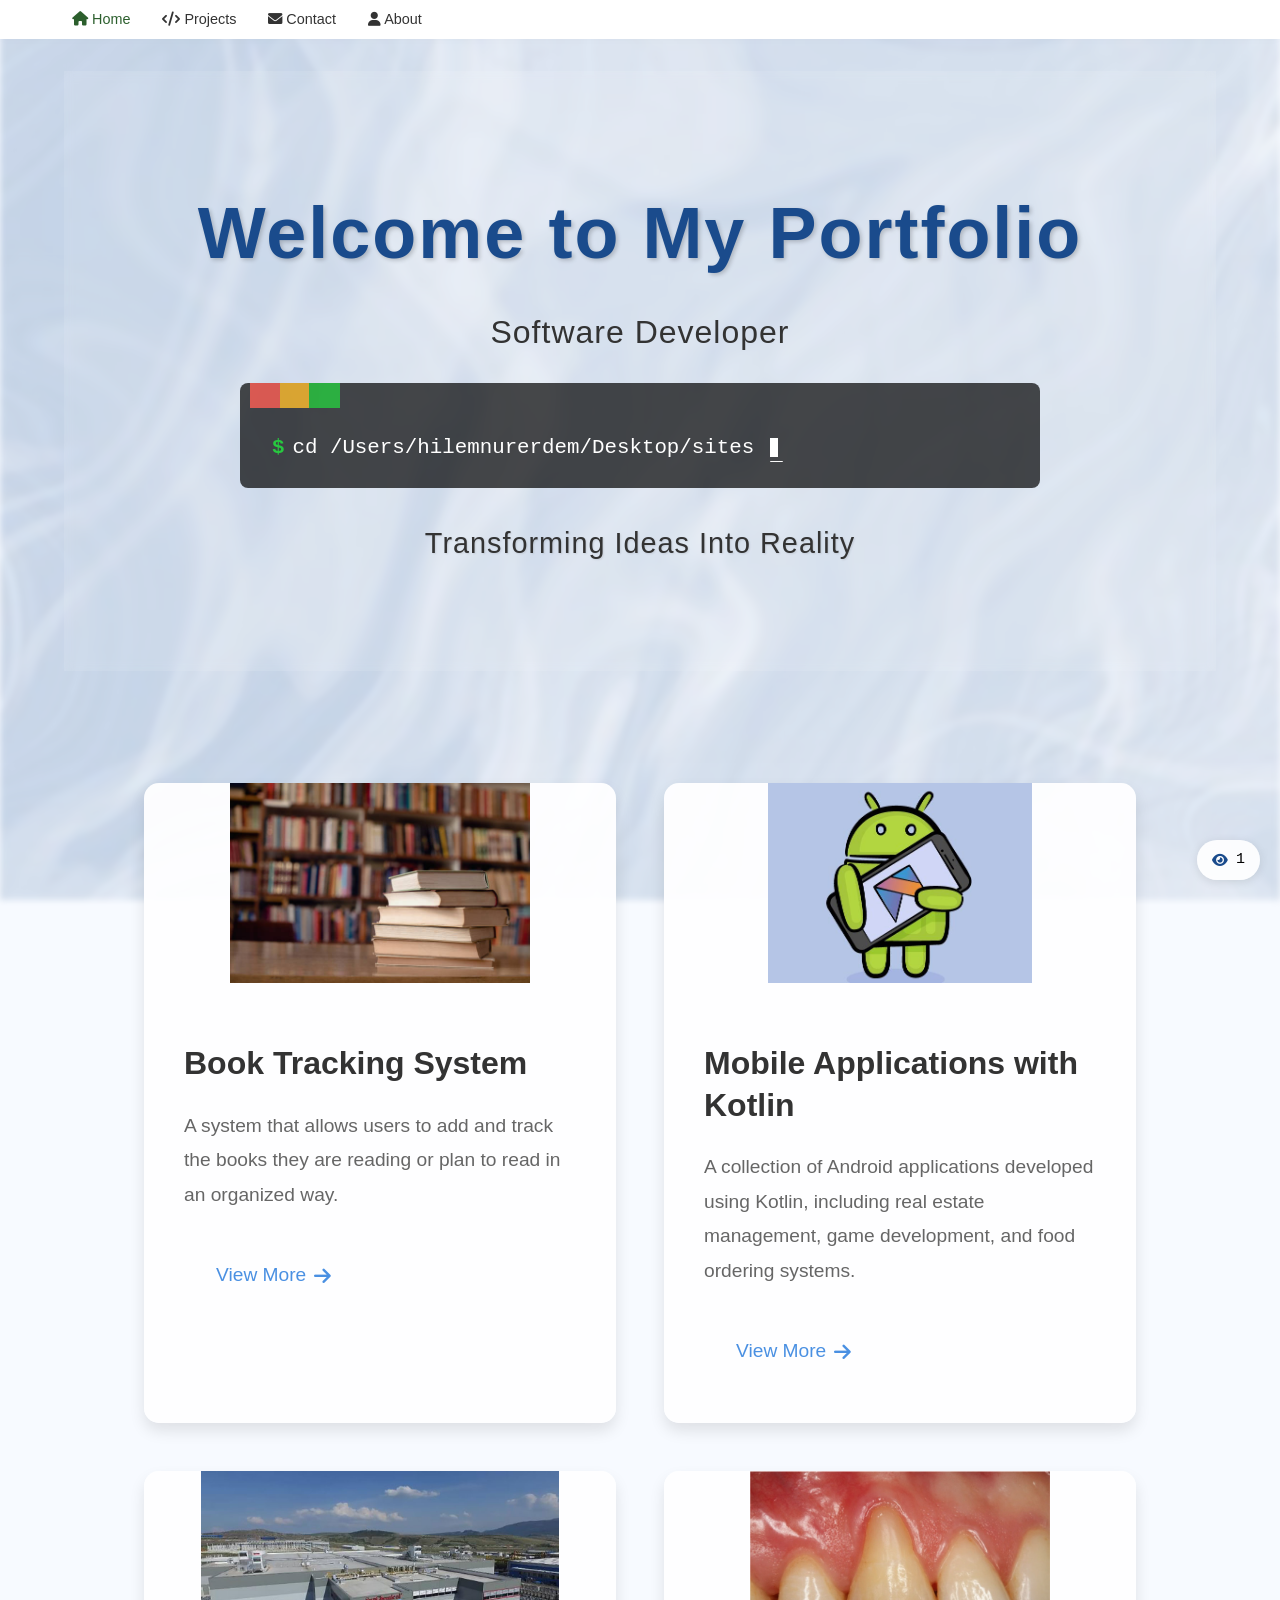
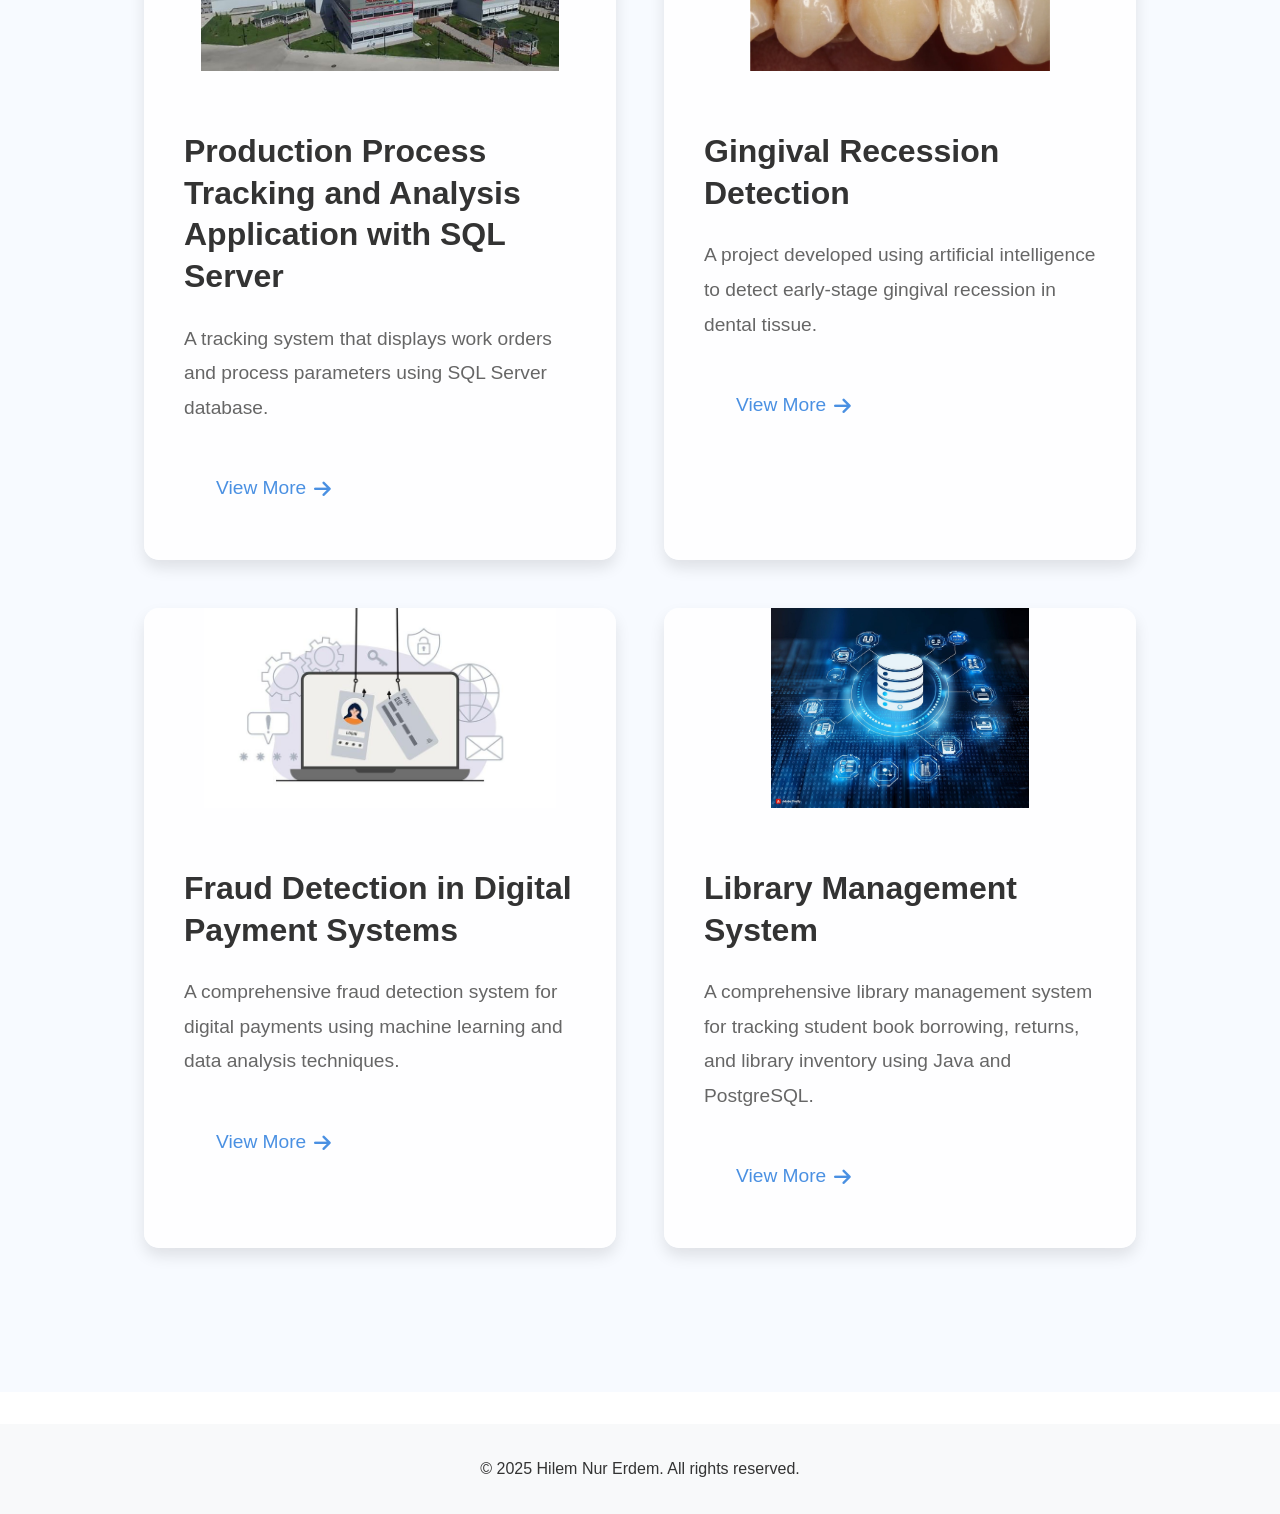
==== commit 6bdace69: "Update index.html" ====
--- a/index.html
+++ b/index.html
@@ -170,17 +170,6 @@
                         </a>
                     </div>
                 </div>
-
-                <div class="project-card">
-                    <img src="images/cyber.jpg" alt="Cyber Security Project">
-                    <div class="project-info">
-                        <h2>Cyber Security Analyzer</h2>
-                        <p>A modern cyber security project focused on vulnerability detection, penetration testing, and real-time threat analysis for web applications and networks.</p>
-                        <a href="#" class="view-more">
-                            View More <i class="fas fa-arrow-right"></i>
-                        </a>
-                    </div>
-                </div>
             </div>
         </section>
     </main>
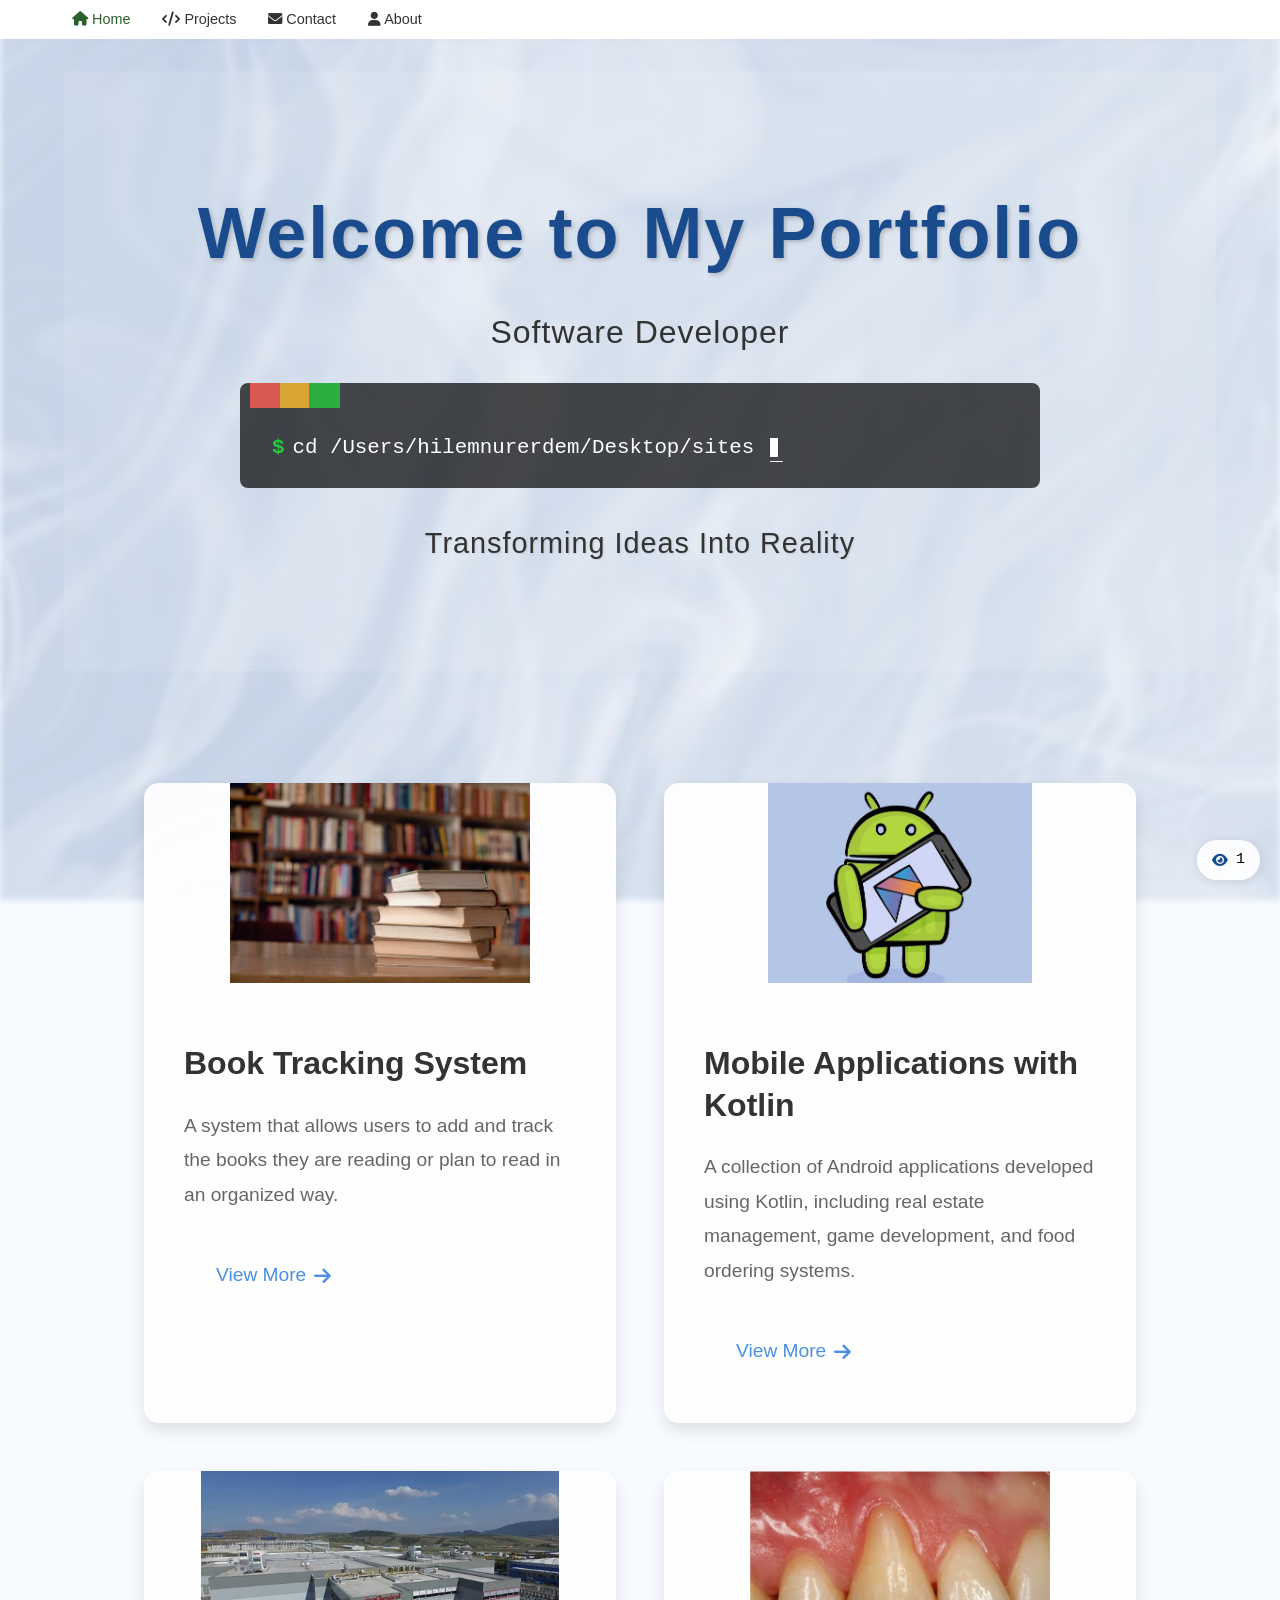
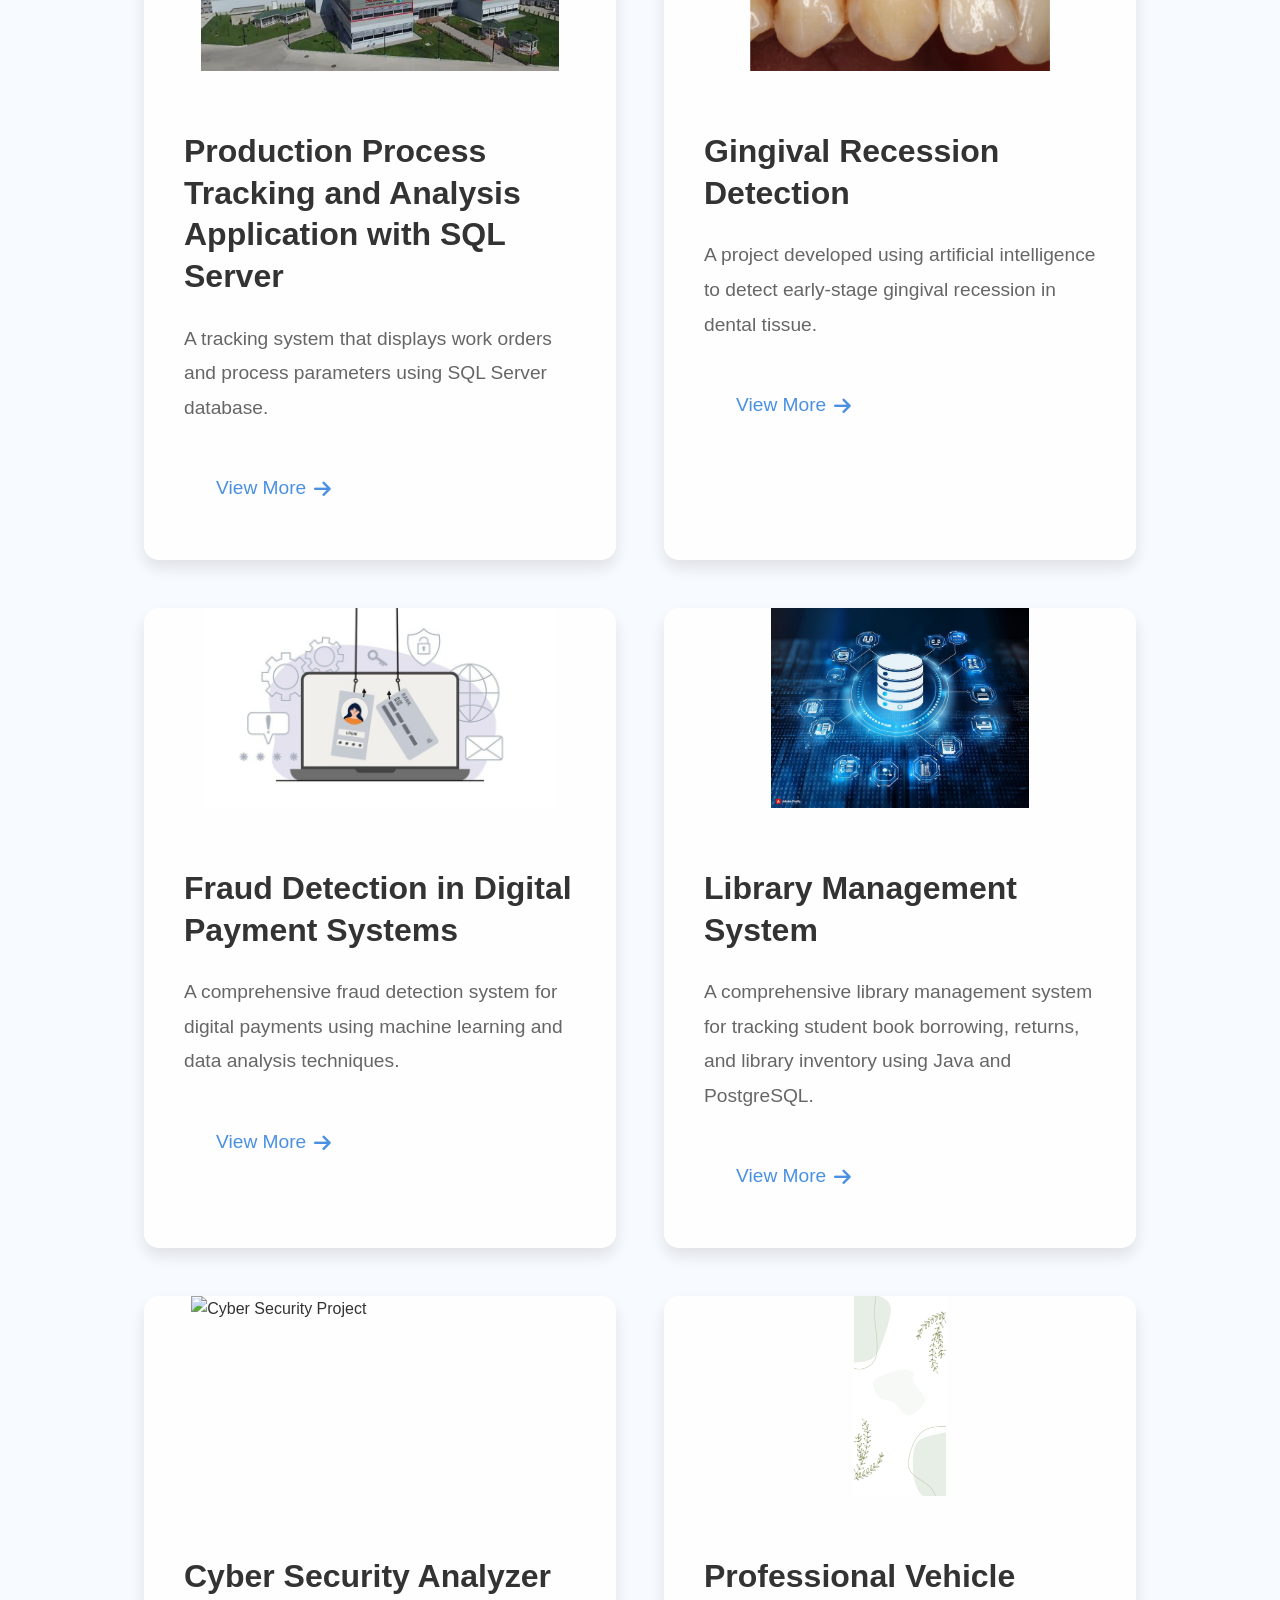
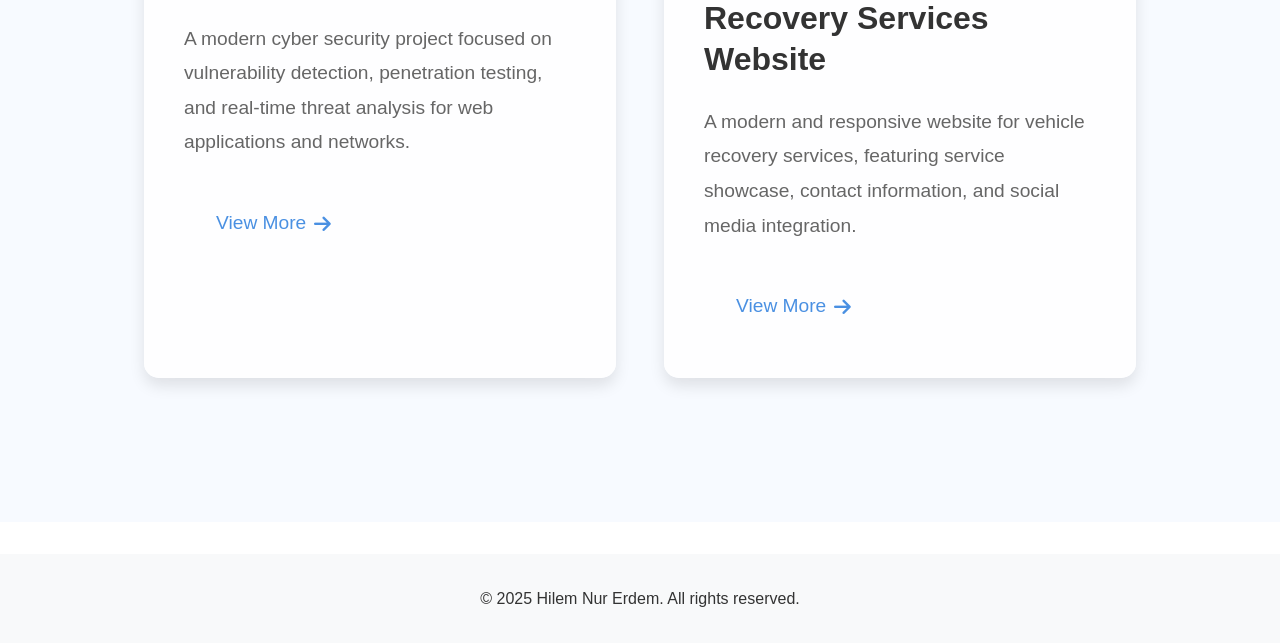
==== commit 48dcc0b5: "Update index.html" ====
--- a/index.html
+++ b/index.html
@@ -170,6 +170,27 @@
                         </a>
                     </div>
                 </div>
+
+                <div class="project-card">
+                    <img src="images/cyber.jpg" alt="Cyber Security Project">
+                    <div class="project-info">
+                        <h2>Cyber Security Analyzer</h2>
+                        <p>A modern cyber security project focused on vulnerability detection, penetration testing, and real-time threat analysis for web applications and networks.</p>
+                        <a href="#" class="view-more">
+                            View More <i class="fas fa-arrow-right"></i>
+                        </a>
+                    </div>
+                </div>
+                <div class="project-card">
+                    <img src="images/arka.jpg" alt="Professional Vehicle Recovery Services Website">
+                    <div class="project-info">
+                        <h2>Professional Vehicle Recovery Services Website</h2>
+                        <p>A modern and responsive website for vehicle recovery services, featuring service showcase, contact information, and social media integration.</p>
+                        <a href="#" class="view-more">
+                            View More <i class="fas fa-arrow-right"></i>
+                        </a>
+                    </div>
+                </div>
             </div>
         </section>
     </main>
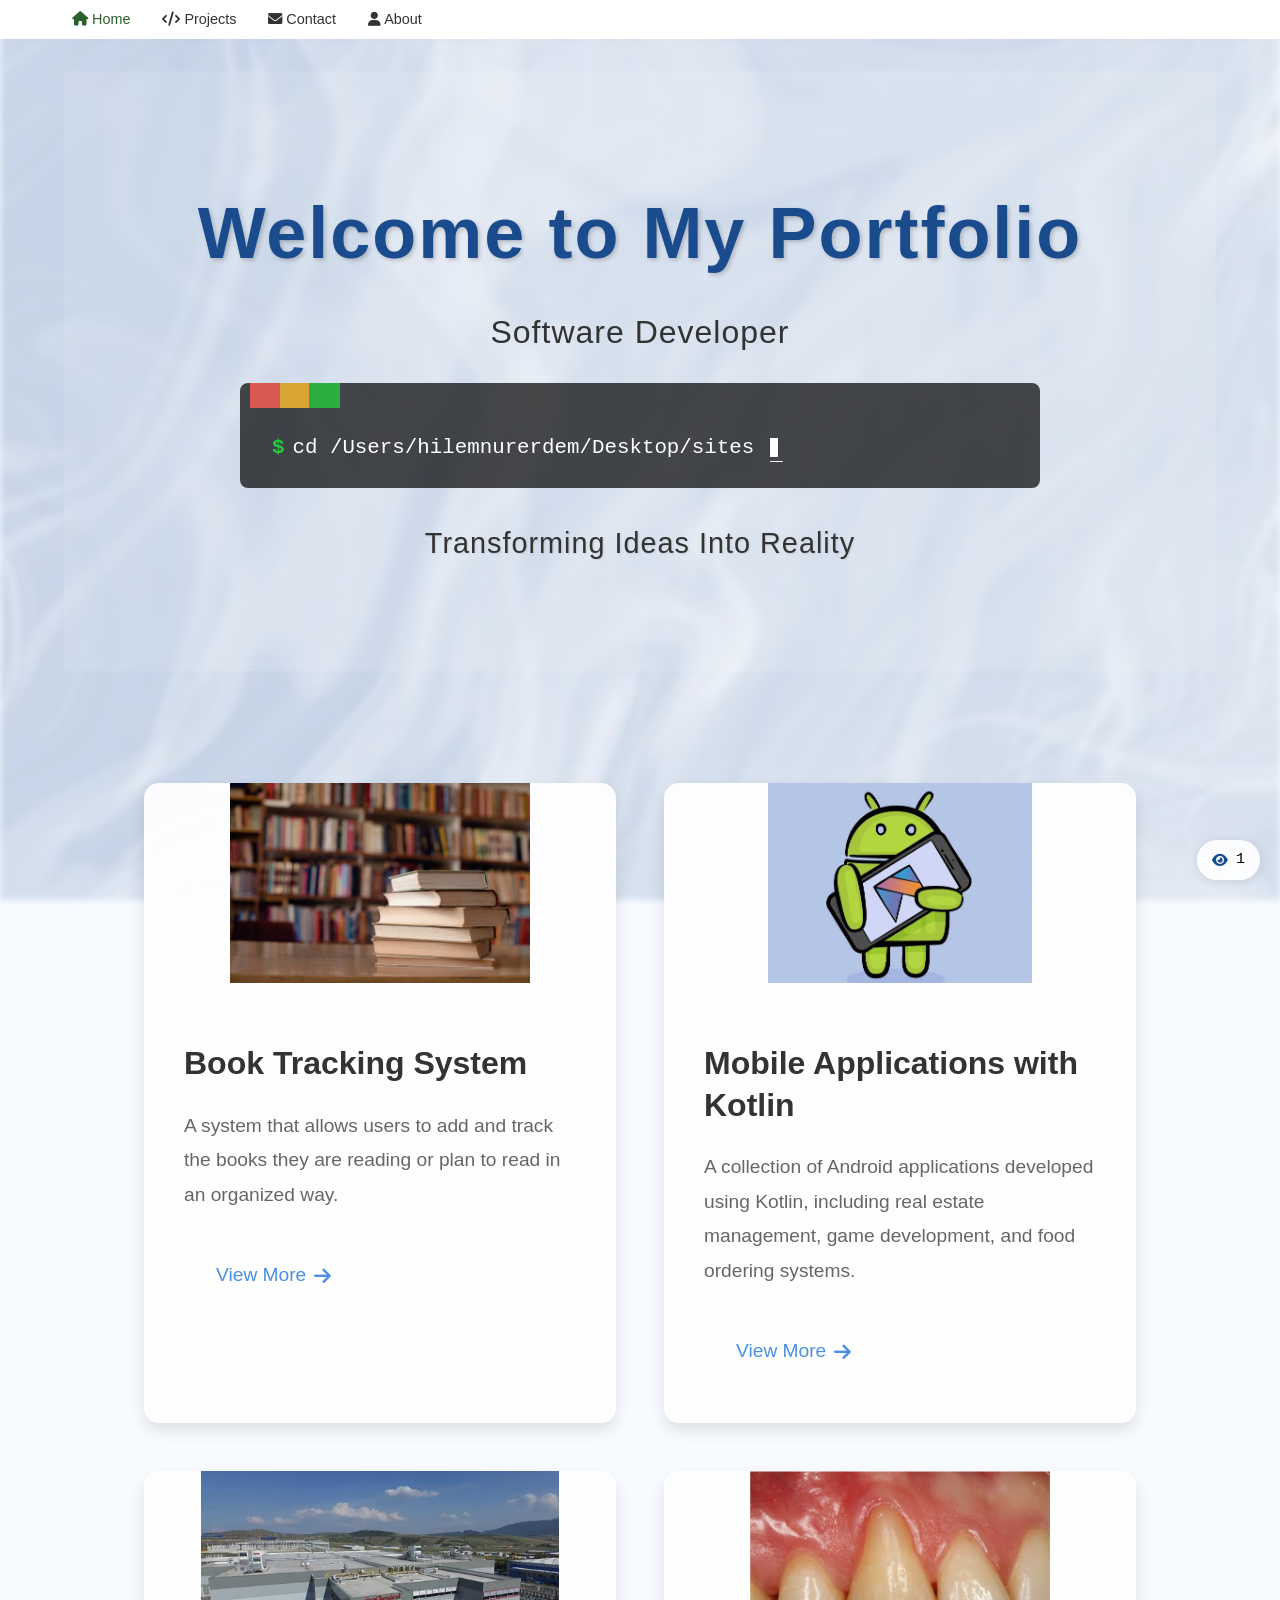
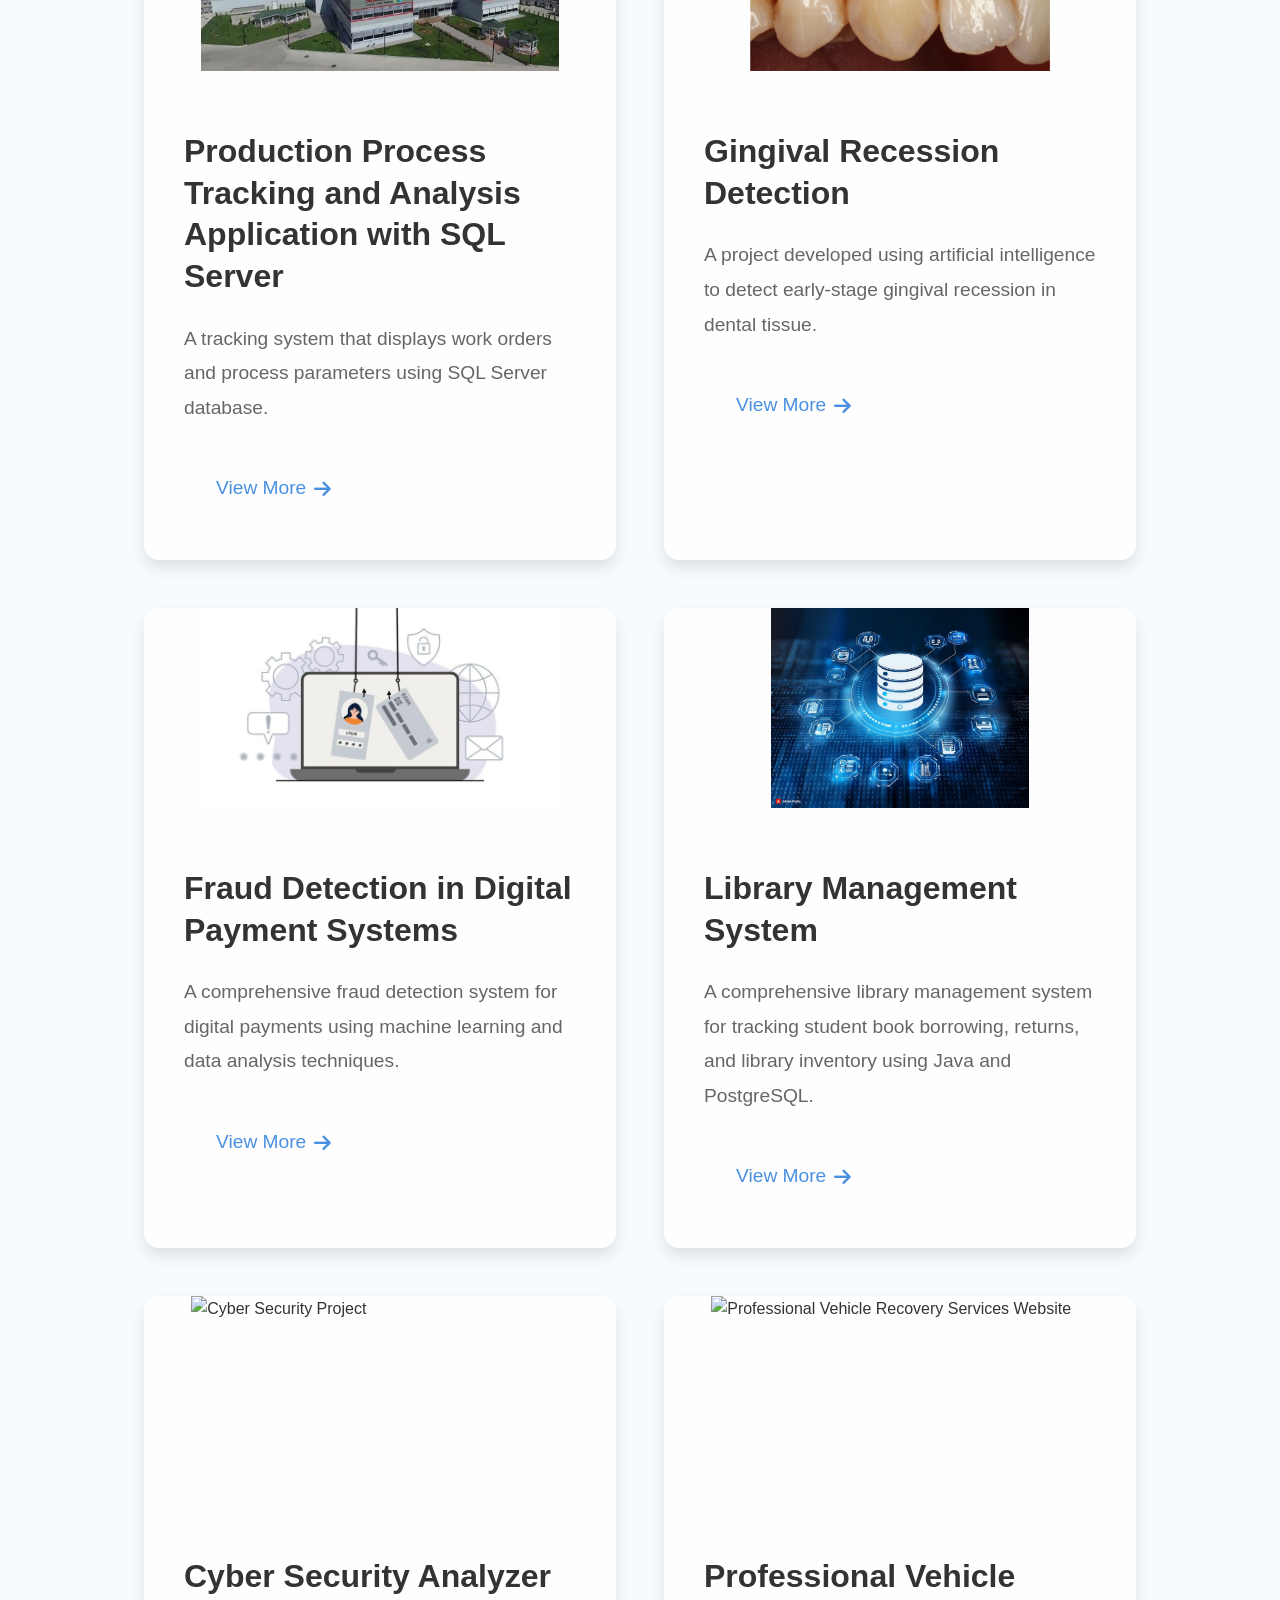
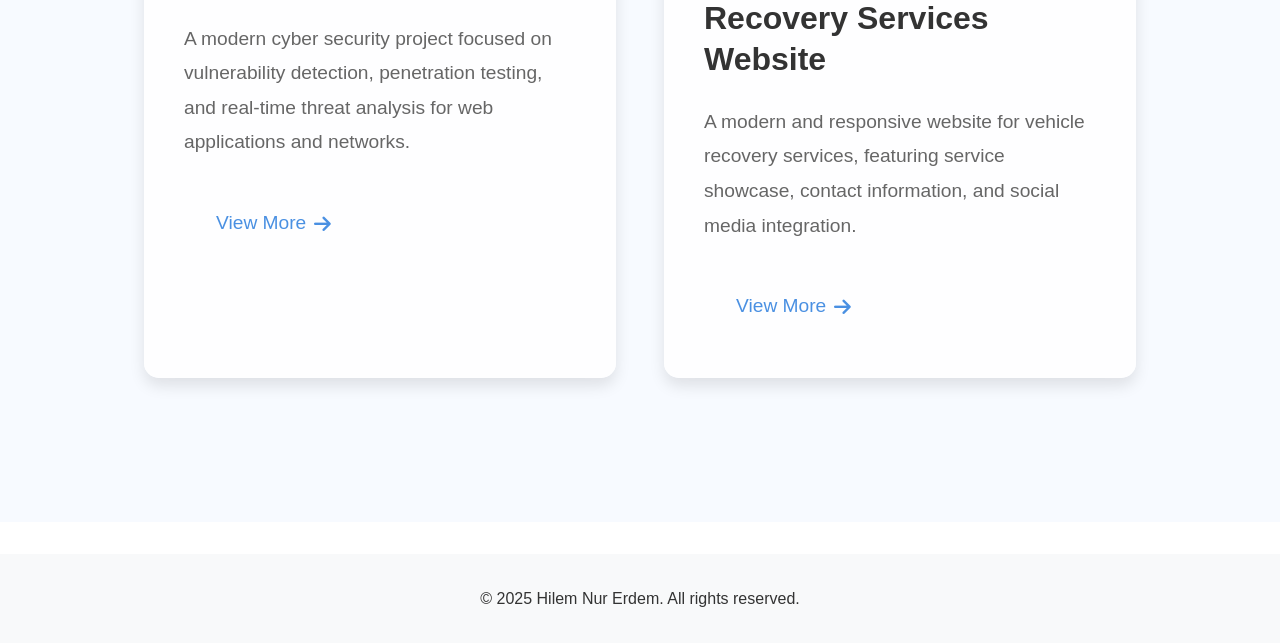
==== commit cf3ac656: "Update index.html" ====
--- a/index.html
+++ b/index.html
@@ -182,11 +182,11 @@
                     </div>
                 </div>
                 <div class="project-card">
-                    <img src="images/arka.jpg" alt="Professional Vehicle Recovery Services Website">
+                    <img src="images/kemalpasaweb.jpg" alt="Professional Vehicle Recovery Services Website">
                     <div class="project-info">
                         <h2>Professional Vehicle Recovery Services Website</h2>
                         <p>A modern and responsive website for vehicle recovery services, featuring service showcase, contact information, and social media integration.</p>
-                        <a href="#" class="view-more">
+                        <a href="vehicle-recovery.html" class="view-more">
                             View More <i class="fas fa-arrow-right"></i>
                         </a>
                     </div>
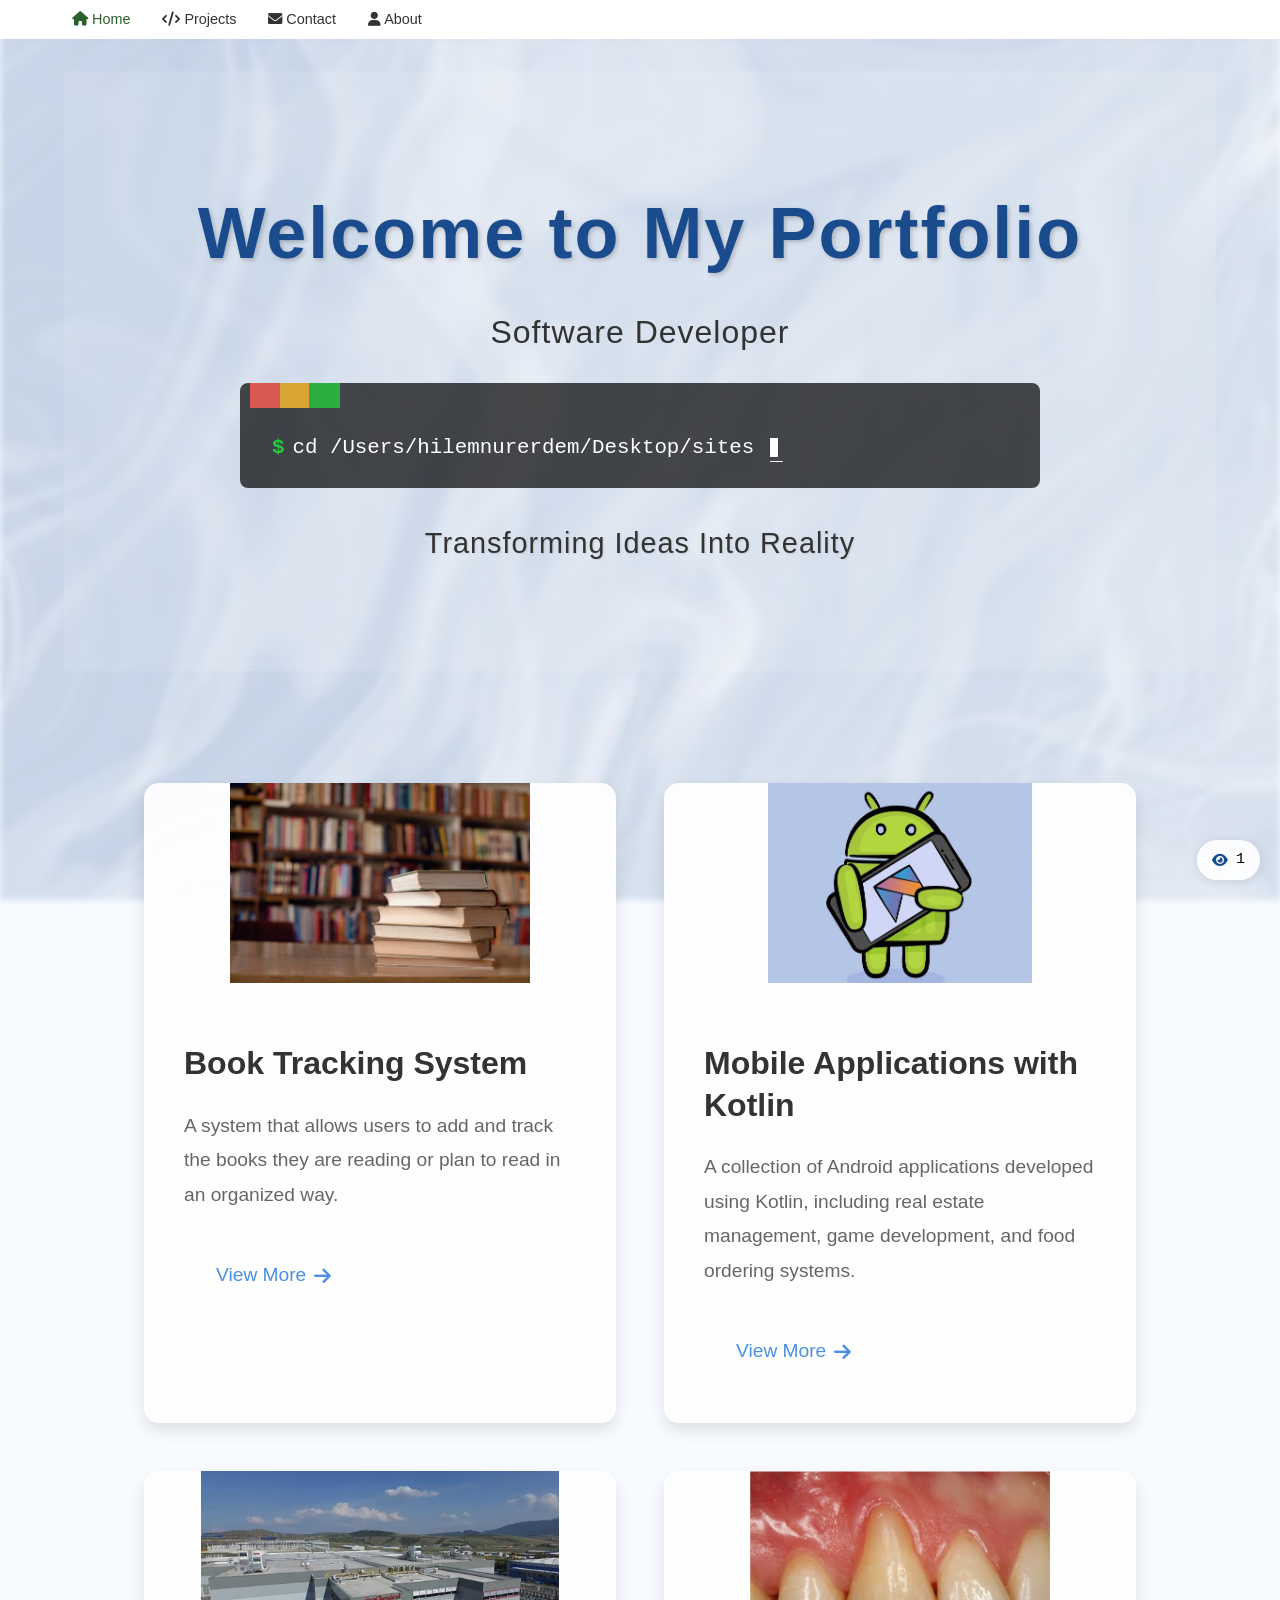
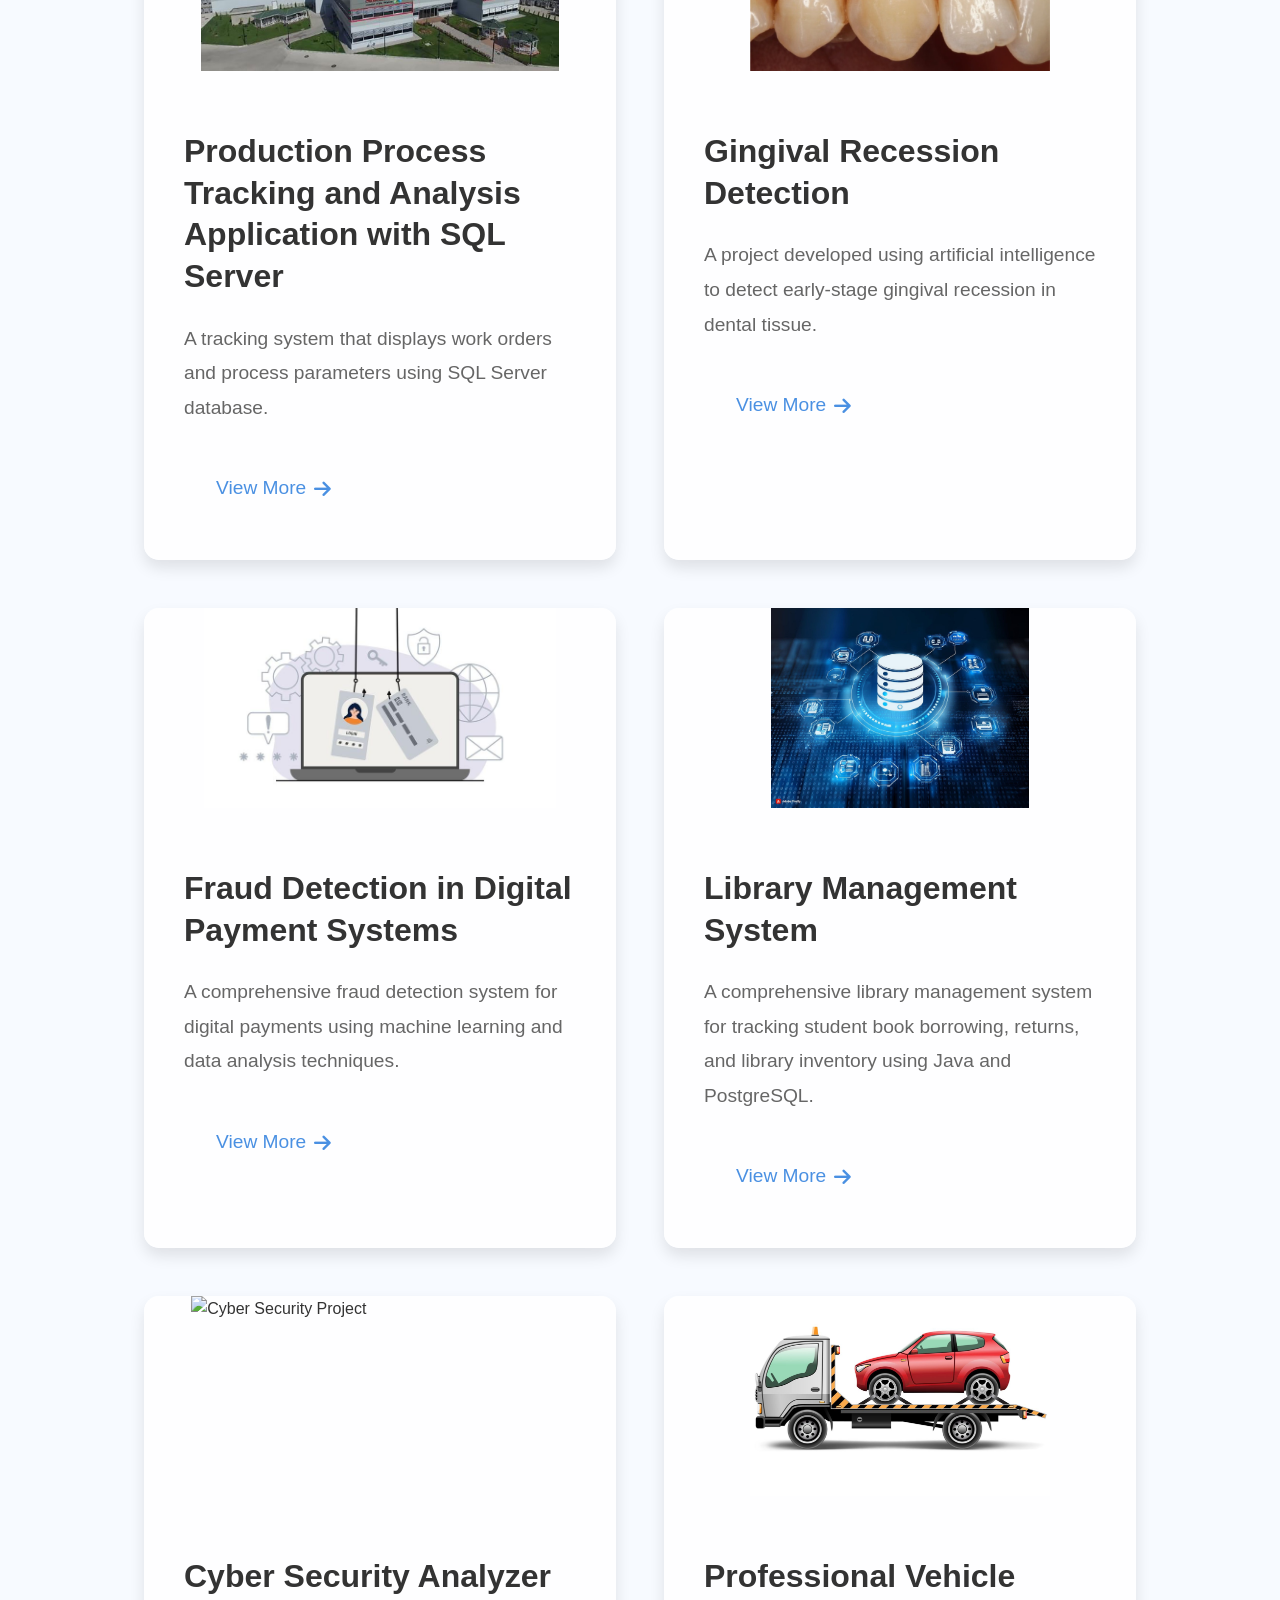
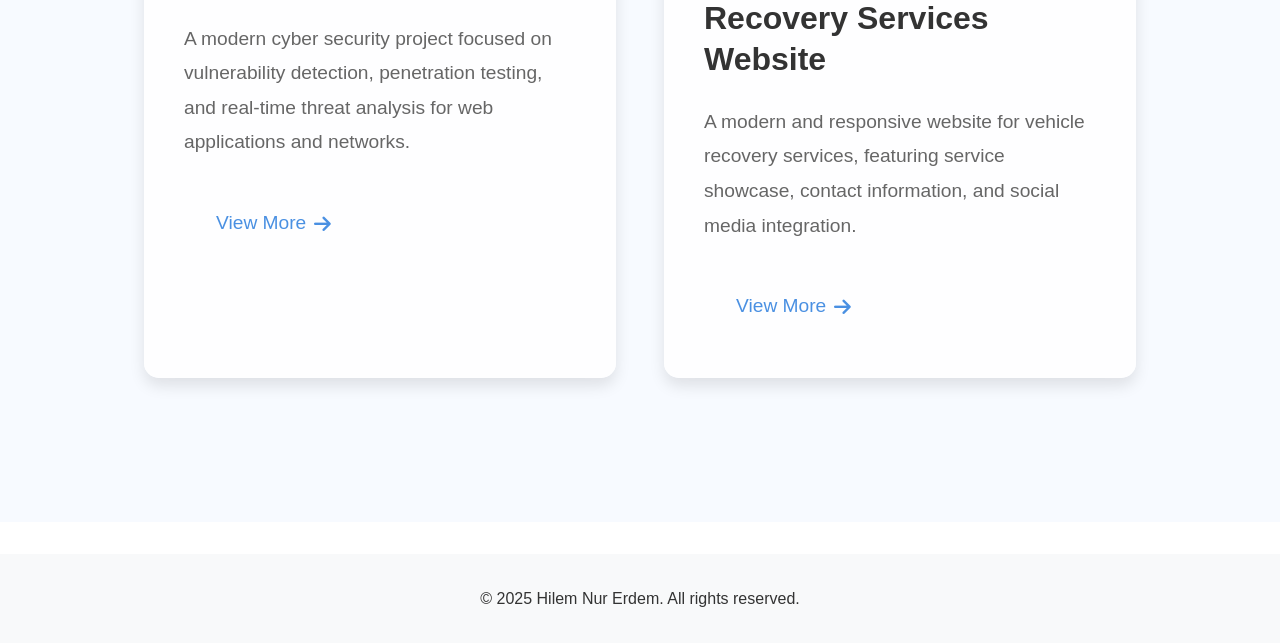
==== commit f760b527: "Update index.html" ====
--- a/index.html
+++ b/index.html
@@ -182,7 +182,7 @@
                     </div>
                 </div>
                 <div class="project-card">
-                    <img src="images/kemalpasaweb.jpg" alt="Professional Vehicle Recovery Services Website">
+                    <img src="images/oto.jpg" alt="Professional Vehicle Recovery Services Website">
                     <div class="project-info">
                         <h2>Professional Vehicle Recovery Services Website</h2>
                         <p>A modern and responsive website for vehicle recovery services, featuring service showcase, contact information, and social media integration.</p>
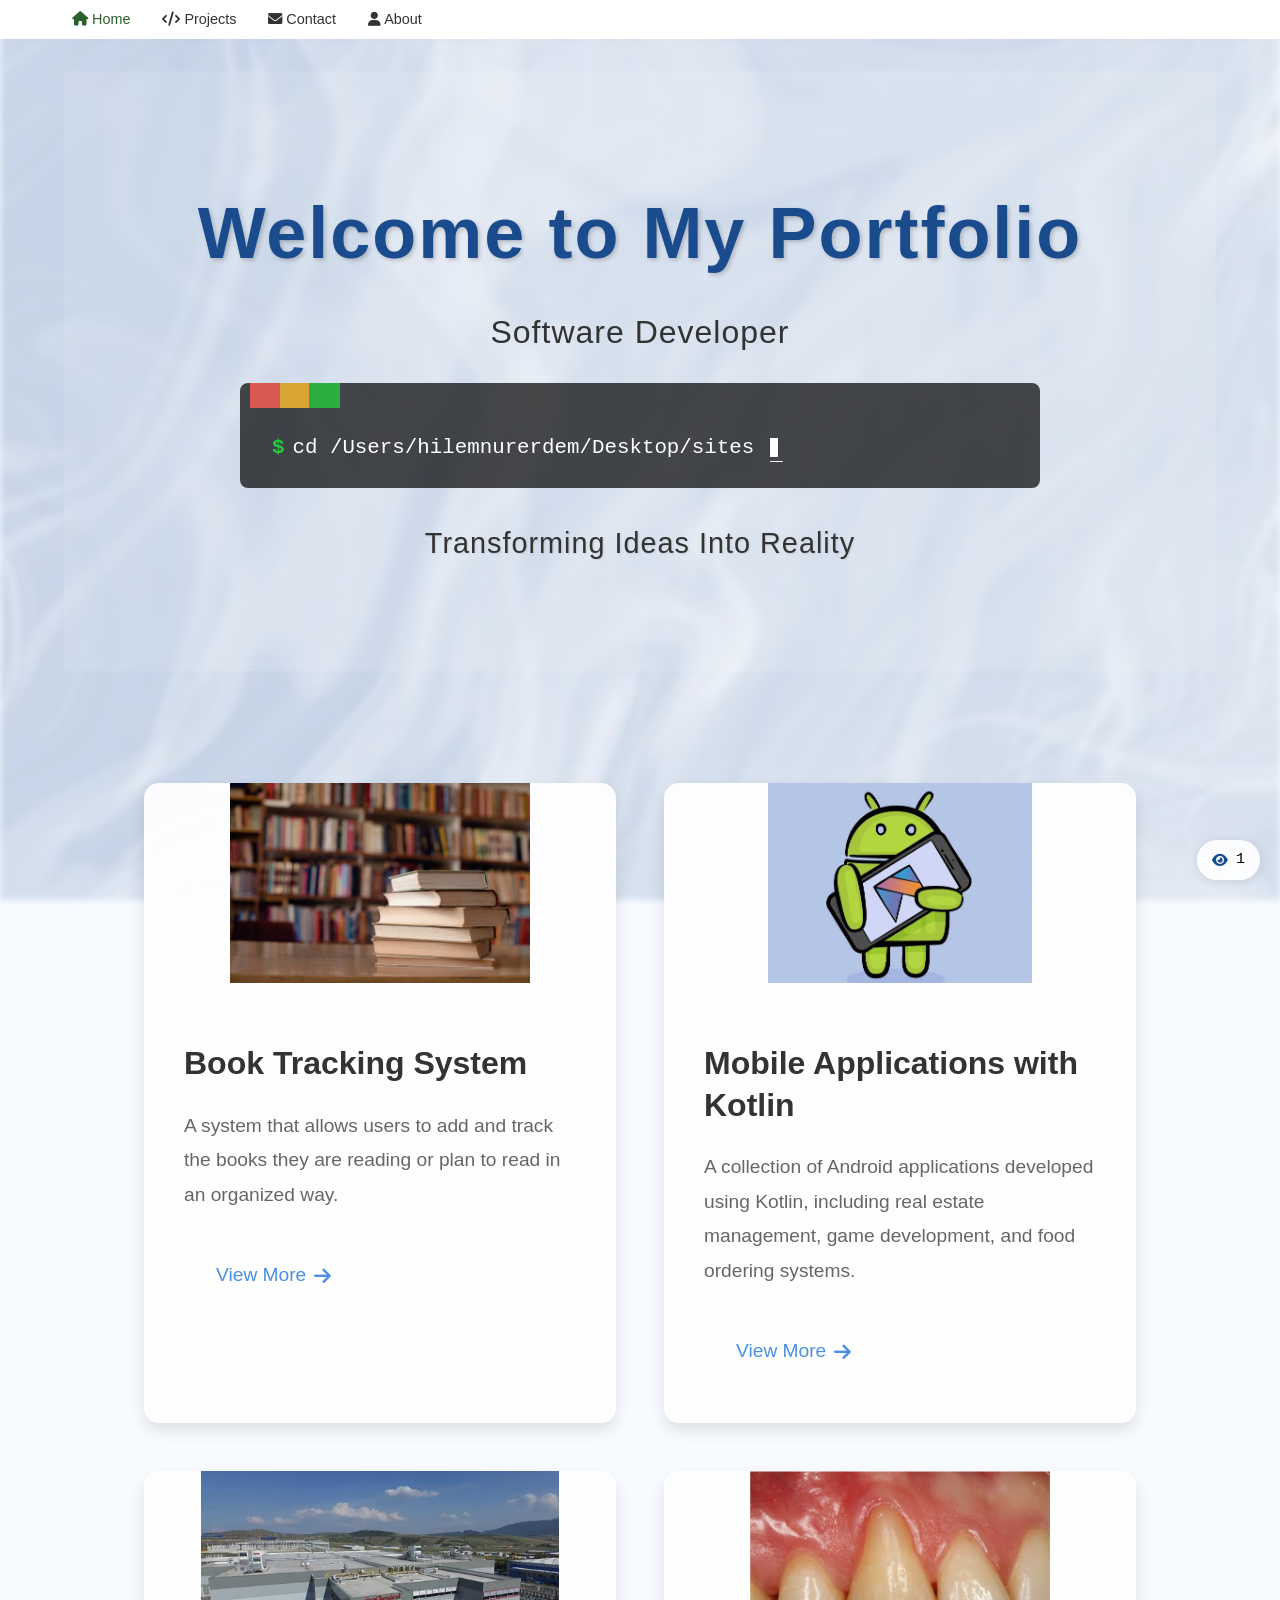
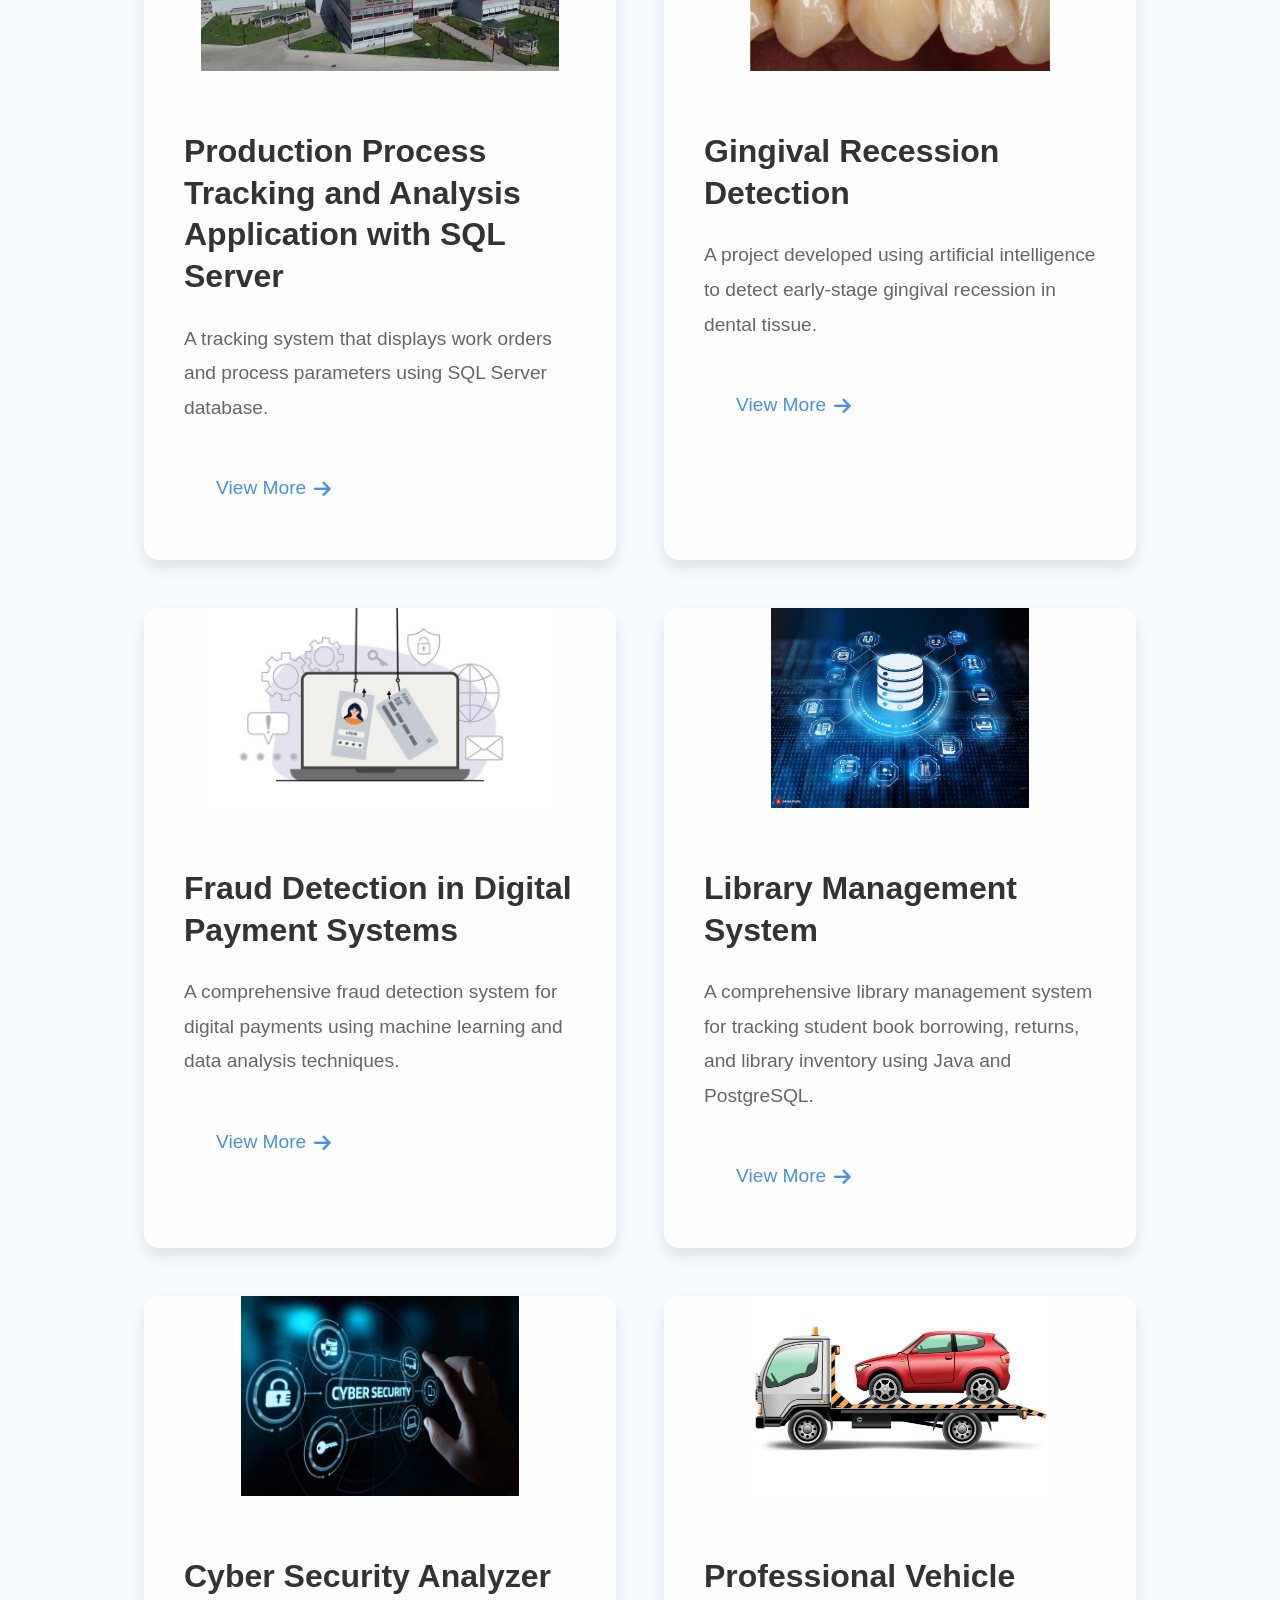
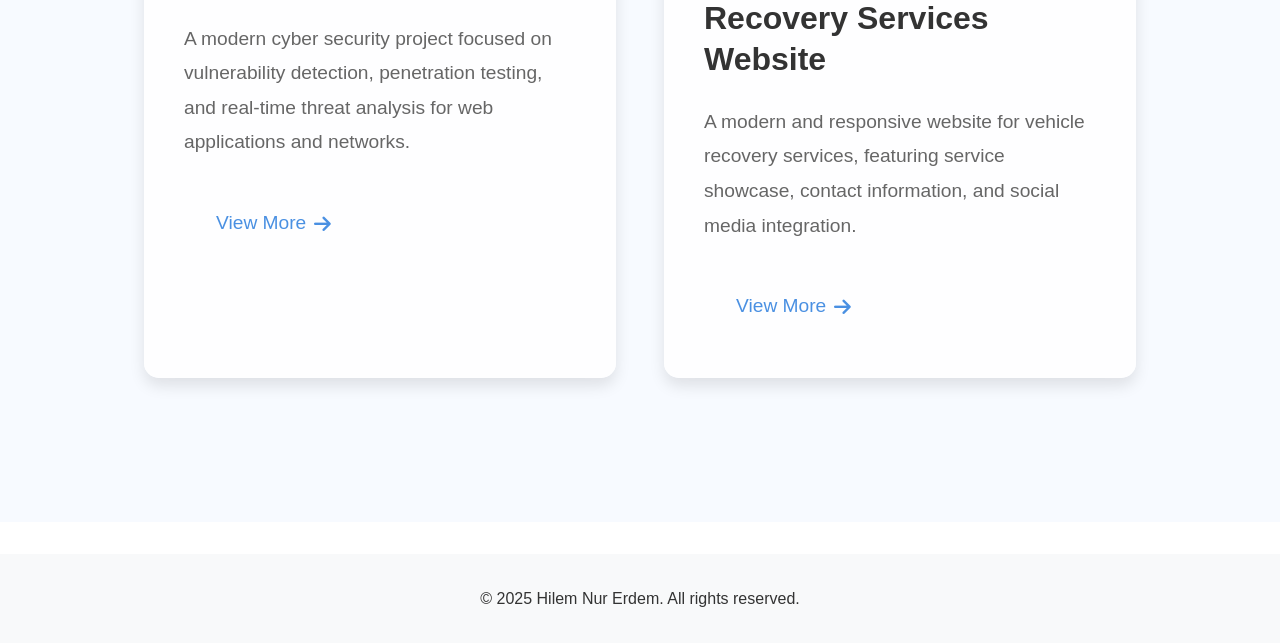
==== commit 5e183e4d: "Update index.html" ====
--- a/index.html
+++ b/index.html
@@ -176,7 +176,7 @@
                     <div class="project-info">
                         <h2>Cyber Security Analyzer</h2>
                         <p>A modern cyber security project focused on vulnerability detection, penetration testing, and real-time threat analysis for web applications and networks.</p>
-                        <a href="#" class="view-more">
+                        <a href="cyber-security.html" class="view-more">
                             View More <i class="fas fa-arrow-right"></i>
                         </a>
                     </div>
